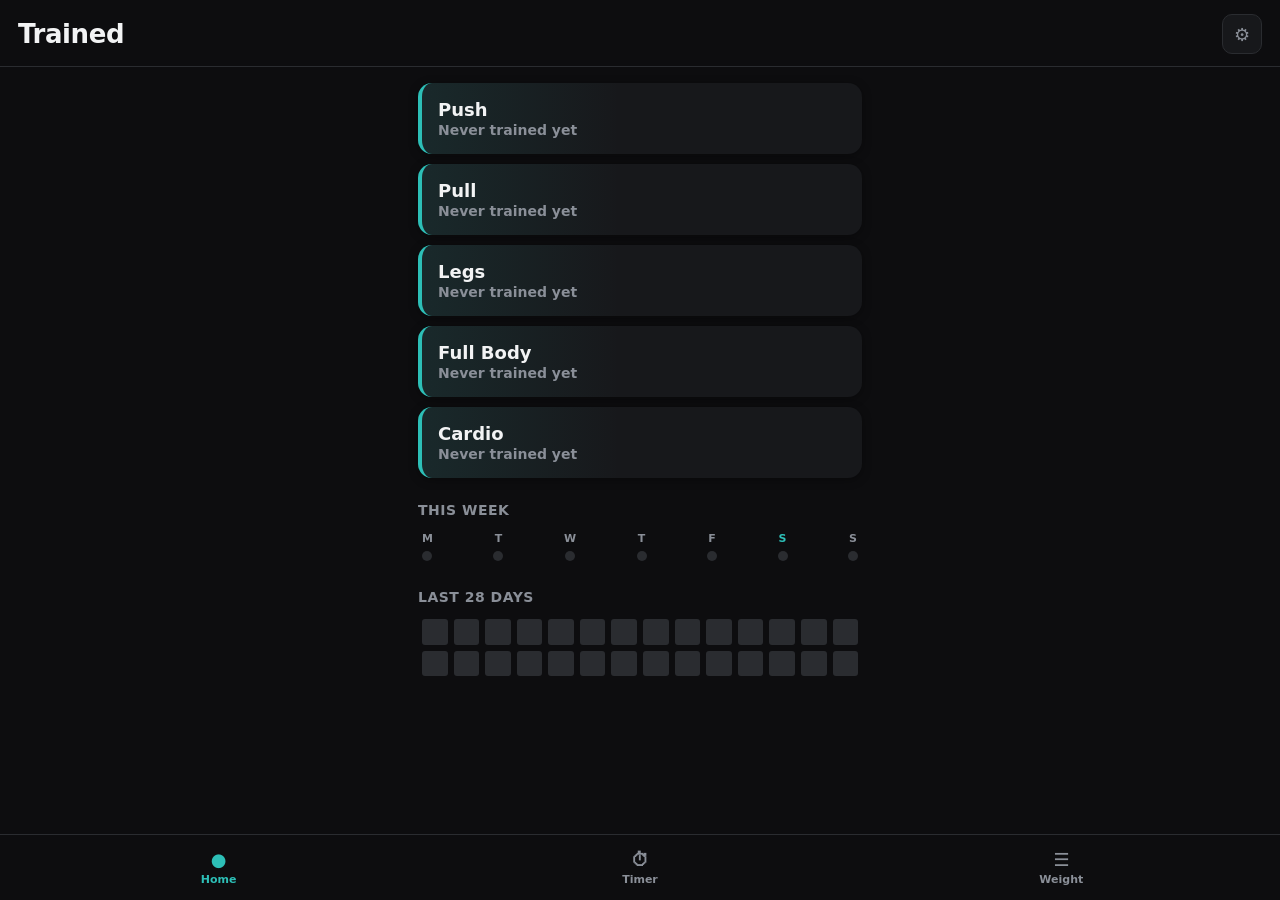
==== index.html @ 2ba9394f "add per-entry delete in the day-detail sheet, fixing no way to correct mis-logged backdated entries " ====
<!doctype html>
<html lang="en">
<head>
<meta charset="utf-8">
<meta name="viewport" content="width=device-width, initial-scale=1, viewport-fit=cover, user-scalable=no">
<title>Trained</title>
<meta name="apple-mobile-web-app-capable" content="yes">
<meta name="mobile-web-app-capable" content="yes">
<meta name="apple-mobile-web-app-status-bar-style" content="black-translucent">
<meta name="apple-mobile-web-app-title" content="Trained">
<meta name="theme-color" content="#0d0d0f">
<link rel="manifest" href="manifest.webmanifest">
<link rel="apple-touch-icon" href="icon-180.png">
<link rel="icon" href="icon-180.png">
<style>
:root{
  --bg:#0d0d0f; --card:#17181b; --border:#2a2c30;
  --text:#f2f3f4; --muted:#8a8f98;
  --accent:#2dbfb7; --accent-ink:#06201e;
  --danger:#c0464b;
  --shadow:0 2px 10px rgba(0,0,0,.35);
}
*{box-sizing:border-box; -webkit-tap-highlight-color:transparent}
html,body{margin:0; padding:0}
body{
  font-family:-apple-system,"SF Pro Text","Segoe UI",system-ui,sans-serif;
  background:var(--bg); color:var(--text);
  min-height:100vh; min-height:100dvh;
  padding-bottom:calc(84px + env(safe-area-inset-bottom));
  -webkit-font-smoothing:antialiased;
}
button{font-family:inherit; border:none; cursor:pointer; color:inherit; background:none}
input{font-family:inherit; font-size:16px; color:var(--text); background:var(--card); border:1px solid var(--border); border-radius:10px; padding:10px 12px}
input::placeholder{color:var(--muted)}
h1,h2,h3{margin:0}

header{
  position:sticky; top:0; z-index:20; background:var(--bg);
  padding:calc(14px + env(safe-area-inset-top)) 18px 12px;
  border-bottom:1px solid var(--border);
  display:flex; align-items:center; justify-content:space-between;
}
header h1{font-size:26px; font-weight:800; letter-spacing:-.4px}
.iconbtn{
  width:40px; height:40px; border-radius:10px; background:var(--card);
  border:1px solid var(--border); font-size:18px; display:flex;
  align-items:center; justify-content:center; color:var(--muted);
}

main{max-width:480px; margin:0 auto}
.view{display:none; padding:16px 18px 24px}
body[data-tab="home"] #view-home{display:block}
body[data-tab="timer"] #view-timer{display:block}
body[data-tab="weight"] #view-weight{display:block}

h2{font-size:14px; font-weight:800; color:var(--muted); text-transform:uppercase; letter-spacing:.5px; margin:24px 0 10px}
h2:first-child{margin-top:0}

/* home cards */
.card{
  border-left:4px solid transparent; border-radius:14px;
  padding:16px 16px; margin-bottom:10px; min-height:64px;
  display:flex; align-items:center; justify-content:space-between; gap:10px;
  box-shadow:var(--shadow);
}
.cardmain{flex:1; min-width:0}
.cardname{font-size:18px; font-weight:800}
.cardsince{font-size:14px; color:var(--muted); font-weight:600; margin-top:2px}
.carddel{font-size:12px; font-weight:700; color:var(--danger); padding:8px 4px; white-space:nowrap}

/* week strip */
.weekstrip{display:flex; justify-content:space-between; padding:4px 4px}
.daycell{display:flex; flex-direction:column; align-items:center; gap:6px}
.daylabel{font-size:11px; font-weight:700; color:var(--muted)}
.daydot{width:10px; height:10px; border-radius:50%; background:var(--border)}
.daydot.on{background:var(--accent)}
.daycell.istoday .daylabel{color:var(--accent)}

/* 28-day grid */
.grid28{display:grid; grid-template-columns:repeat(14, 1fr); gap:6px; padding:4px}
.gdot{width:100%; aspect-ratio:1; border-radius:3px; background:var(--border); display:block}
.gdot.on{background:var(--accent)}

.fineprint{font-size:12px; color:var(--muted); margin:8px 0 0}

/* timer */
.timerwrap{display:flex; flex-direction:column; align-items:center; gap:18px; padding-top:8px}
.timerdisplay{
  font-size:76px; font-weight:800; font-variant-numeric:tabular-nums;
  letter-spacing:-1px; font-feature-settings:"tnum";
}
.presets{display:flex; gap:10px}
.presetbtn{
  background:var(--card); border:1px solid var(--border); border-radius:12px;
  padding:12px 18px; font-weight:800; font-size:15px; color:var(--text);
}
.presetbtn.on{border-color:var(--accent); color:var(--accent)}
.customrow{display:flex; gap:8px; width:100%}
.customrow input{flex:1}
.customrow button{
  background:var(--card); border:1px solid var(--border); border-radius:10px;
  padding:0 16px; font-weight:800; color:var(--text);
}
.timerctrls{display:flex; gap:10px; width:100%}
.bigbtn{
  flex:1; padding:16px 0; border-radius:14px; font-weight:800; font-size:16px;
  background:var(--card); border:1px solid var(--border); color:var(--text);
}
.bigbtn.accent{background:var(--accent); color:var(--accent-ink); border-color:var(--accent)}

/* weight */
.weightlog{display:flex; gap:10px}
.weightlog input{flex:1; font-size:20px; font-weight:800}
.weightlog button{
  background:var(--accent); color:var(--accent-ink); border-radius:10px;
  padding:0 20px; font-weight:800; font-size:15px;
}
.weightdelta{font-size:13px; font-weight:700; color:var(--muted); margin-top:10px; min-height:16px}
#weightChart{margin-top:10px}
.wrow{
  display:flex; align-items:center; gap:10px; padding:10px 0;
  border-bottom:1px solid var(--border);
}
.wdate{font-size:13px; color:var(--muted); font-weight:700; flex:1}
.wkg{font-size:15px; font-weight:800}
.wdel{font-size:12px; font-weight:700; color:var(--danger)}

/* bottom nav */
#bottomnav{
  position:fixed; left:0; right:0; bottom:0; z-index:20;
  background:var(--bg); border-top:1px solid var(--border);
  display:flex; padding:8px 8px calc(8px + env(safe-area-inset-bottom));
}
.navbtn{
  flex:1; display:flex; flex-direction:column; align-items:center; gap:3px;
  padding:6px 0; color:var(--muted); font-size:11px; font-weight:700;
}
.navbtn .navicon{font-size:18px}
.navbtn.active{color:var(--accent)}

/* overlays / sheet / modal */
.overlay{
  position:fixed; inset:0; background:rgba(0,0,0,.55); z-index:30;
  opacity:0; pointer-events:none; transition:opacity .15s;
}
.overlay.show{opacity:1; pointer-events:auto}
.sheet{
  position:fixed; left:0; right:0; bottom:0; z-index:31;
  background:var(--card); border-top:1px solid var(--border);
  border-radius:20px 20px 0 0; padding:20px 20px calc(20px + env(safe-area-inset-bottom));
  transform:translateY(100%); transition:transform .18s ease-out;
  max-width:480px; margin:0 auto;
}
.sheet.show{transform:translateY(0)}
.sheet h3{font-size:19px; font-weight:800; margin-bottom:14px}
.sheet .seg{display:flex; gap:8px; margin-bottom:12px}
.sheet .seg button{
  flex:1; padding:12px 2px; border-radius:10px; font-weight:700; font-size:13px;
  background:var(--bg); border:1px solid var(--border); color:var(--muted);
}
.sheet .seg button.on{border-color:var(--accent); color:var(--accent)}
.sheet input{width:100%; margin-bottom:14px}
.sheetactions{display:flex; gap:10px}
.sheetactions button{flex:1; padding:14px 0; border-radius:12px; font-weight:800}
#cancelLogBtn{background:var(--bg); border:1px solid var(--border); color:var(--text)}
#confirmLogBtn{background:var(--accent); color:var(--accent-ink)}
#closeDayDetailBtn{background:var(--bg); border:1px solid var(--border); color:var(--text)}

.daydetaillist{margin-bottom:14px}
.daydetailrow{
  display:flex; align-items:center; justify-content:space-between; gap:10px;
  padding:12px 0; border-bottom:1px solid var(--border);
  font-size:15px; font-weight:700;
}
.daydetailrow:last-child{border-bottom:none}
.daydetailmain{flex:1; min-width:0}
.daydetailnote{color:var(--muted); font-weight:600; margin-left:6px}
.daydetaildel{font-size:12px; font-weight:700; color:var(--danger); padding:8px 4px; white-space:nowrap}

.modal{
  position:fixed; left:16px; right:16px; top:8%; max-height:84vh; overflow-y:auto;
  z-index:31; background:var(--card); border:1px solid var(--border);
  border-radius:18px; padding:20px; max-width:448px; margin:0 auto;
  transform:scale(.96); opacity:0; pointer-events:none; transition:.15s;
}
.modal.show{transform:scale(1); opacity:1; pointer-events:auto}
.modalhead{display:flex; align-items:center; justify-content:space-between; margin-bottom:14px}
.modalhead h3{font-size:19px; font-weight:800}
#closeSettingsBtn{font-weight:800; color:var(--accent); font-size:15px}
.catrow{display:flex; gap:8px; align-items:center; margin-bottom:8px}
.catname{flex:1}
.catdel{color:var(--danger); font-weight:800; font-size:15px; padding:8px}
.addcatrow{display:flex; gap:8px; margin-top:6px}
.addcatrow input{flex:1}
.addcatrow button{background:var(--card); border:1px solid var(--border); border-radius:10px; padding:0 16px; font-weight:800}
.ghostbtn{
  width:100%; margin-top:16px; padding:14px 0; border-radius:12px; font-weight:800;
  background:var(--bg); border:1px solid var(--border); color:var(--text);
}

/* toast */
.toast{
  position:fixed; left:50%; bottom:calc(96px + env(safe-area-inset-bottom));
  transform:translateX(-50%) translateY(20px); z-index:40;
  background:var(--card); border:1px solid var(--border); box-shadow:var(--shadow);
  padding:12px 16px; border-radius:12px; font-weight:700; font-size:14px;
  display:flex; align-items:center; gap:12px; opacity:0; pointer-events:none;
  transition:opacity .15s, transform .15s; white-space:nowrap;
}
.toast.show{opacity:1; transform:translateX(-50%) translateY(0); pointer-events:auto}
.toast button{color:var(--accent); font-weight:800}

/* flash */
#flashOverlay{
  position:fixed; inset:0; background:var(--accent); opacity:0; z-index:50;
  pointer-events:none;
}
#flashOverlay.flash{animation:flashpulse .9s ease-out}
@keyframes flashpulse{
  0%{opacity:0} 10%{opacity:.85} 25%{opacity:0} 40%{opacity:.7} 55%{opacity:0}
  70%{opacity:.5} 85%{opacity:0} 100%{opacity:0}
}
</style>
</head>
<body data-tab="home">

<header>
  <h1>Trained</h1>
  <button id="settingsBtn" class="iconbtn" aria-label="Settings">&#9881;</button>
</header>

<main>
  <section id="view-home" class="view">
    <div id="cards"></div>
    <h2>This week</h2>
    <div id="weekstrip" class="weekstrip"></div>
    <h2>Last 28 days</h2>
    <div id="grid28" class="grid28"></div>
  </section>

  <section id="view-timer" class="view">
    <div class="timerwrap">
      <div id="timerDisplay" class="timerdisplay">01:00</div>
      <div class="presets" id="presetRow">
        <button class="presetbtn" data-secs="60">60s</button>
        <button class="presetbtn" data-secs="90">90s</button>
        <button class="presetbtn" data-secs="120">120s</button>
      </div>
      <div class="customrow">
        <input type="number" id="customSecs" placeholder="Custom seconds" min="1" max="5999" inputmode="numeric">
        <button id="setCustomBtn">Set</button>
      </div>
      <div class="timerctrls">
        <button id="timerStart" class="bigbtn accent">Start</button>
        <button id="timerPause" class="bigbtn">Pause</button>
        <button id="timerReset" class="bigbtn">Reset</button>
      </div>
      <p class="fineprint">Keep the screen on &mdash; iOS can't sound the alarm when locked.</p>
    </div>
  </section>

  <section id="view-weight" class="view">
    <div class="weightlog">
      <input type="number" id="weightInput" step="0.1" inputmode="decimal" placeholder="kg">
      <button id="logWeightBtn">Log</button>
    </div>
    <div id="weightDelta" class="weightdelta"></div>
    <div id="weightChart"></div>
    <div id="weightList"></div>
  </section>
</main>

<nav id="bottomnav">
  <button class="navbtn active" data-tab="home"><span class="navicon">&#9679;</span><span>Home</span></button>
  <button class="navbtn" data-tab="timer"><span class="navicon">&#9201;</span><span>Timer</span></button>
  <button class="navbtn" data-tab="weight"><span class="navicon">&#9776;</span><span>Weight</span></button>
</nav>

<div id="sheetOverlay" class="overlay"></div>
<div id="logSheet" class="sheet">
  <h3 id="sheetTitle">Log</h3>
  <div class="seg" id="whenSeg">
    <button type="button" data-when="today" class="on">Today</button>
    <button type="button" data-when="yesterday">Yesterday</button>
    <button type="button" data-when="2days">2 days ago</button>
  </div>
  <input type="text" id="noteInput" placeholder="Note (optional)" maxlength="60">
  <div class="sheetactions">
    <button id="cancelLogBtn" type="button">Cancel</button>
    <button id="confirmLogBtn" type="button">Log</button>
  </div>
</div>

<div id="dayDetailSheet" class="sheet">
  <h3 id="dayDetailTitle">Day</h3>
  <div id="dayDetailList" class="daydetaillist"></div>
  <div class="sheetactions">
    <button id="closeDayDetailBtn" type="button">Close</button>
  </div>
</div>

<div id="settingsOverlay" class="overlay"></div>
<div id="settingsModal" class="modal">
  <div class="modalhead">
    <h3>Settings</h3>
    <button id="closeSettingsBtn" type="button">Done</button>
  </div>
  <div id="categoryList"></div>
  <div class="addcatrow">
    <input type="text" id="newCatInput" placeholder="New category" maxlength="20">
    <button id="addCatBtn" type="button">Add</button>
  </div>
  <p id="catCapNote" class="fineprint"></p>
  <button id="exportBtn" class="ghostbtn" type="button">Export data</button>
  <p id="exportNote" class="fineprint"></p>
</div>

<div id="toast" class="toast"></div>
<div id="flashOverlay"></div>

<audio id="beepAudio" preload="auto" src="[data-uri]" type="audio/wav"></audio>

<script>
(function(){
'use strict';

var KEY = 'trained.v1';

function defaultState(){
  return {
    schemaVersion: 1,
    categories: [
      { id:'push', name:'Push' },
      { id:'pull', name:'Pull' },
      { id:'legs', name:'Legs' },
      { id:'full', name:'Full Body' },
      { id:'cardio', name:'Cardio' }
    ],
    sessions: [],
    weights: []
  };
}

function backupCorruptState(raw){
  // Unparsable/unexpected data is about to be overwritten by the next save() —
  // stash it so it isn't silently lost forever.
  try { localStorage.setItem(KEY + '.corrupt-backup', raw); } catch(e){ /* best effort */ }
}

function load(){
  var raw;
  try { raw = localStorage.getItem(KEY); } catch(e){ return defaultState(); }
  if (!raw) return defaultState();
  var parsed;
  try { parsed = JSON.parse(raw); } catch(e){ backupCorruptState(raw); return defaultState(); }
  if (!parsed || parsed.schemaVersion !== 1) { backupCorruptState(raw); return defaultState(); }
  parsed.categories = Array.isArray(parsed.categories) ? parsed.categories : [];
  parsed.sessions = Array.isArray(parsed.sessions) ? parsed.sessions : [];
  parsed.weights = Array.isArray(parsed.weights) ? parsed.weights : [];
  return parsed;
}

var state = load();

function save(){
  try { localStorage.setItem(KEY, JSON.stringify(state)); } catch(e){ /* storage full/blocked, nothing more we can do */ }
}

/* ---------- date helpers (local dates, never UTC) ---------- */
function pad(n){ return String(n).padStart(2, '0'); }
function toLocalDate(d){ return d.getFullYear() + '-' + pad(d.getMonth()+1) + '-' + pad(d.getDate()); }
function today(){ return toLocalDate(new Date()); }
function daysAgo(n){ var d = new Date(); d.setDate(d.getDate() - n); return toLocalDate(d); }
function dateDiffDays(fromStr, toStr){
  var f = fromStr.split('-').map(Number), t = toStr.split('-').map(Number);
  var a = new Date(f[0], f[1]-1, f[2]);
  var b = new Date(t[0], t[1]-1, t[2]);
  return Math.round((b - a) / 86400000);
}
function weekdayAbbrev(dateStr){
  var parts = dateStr.split('-').map(Number);
  var dt = new Date(parts[0], parts[1]-1, parts[2]);
  return ['Sun','Mon','Tue','Wed','Thu','Fri','Sat'][dt.getDay()];
}
function genId(){ return 'c' + Date.now().toString(36) + Math.random().toString(36).slice(2,6); }
function escapeHtml(s){
  return String(s).replace(/[&<>"']/g, function(c){
    return { '&':'&amp;', '<':'&lt;', '>':'&gt;', '"':'&quot;', "'":'&#39;' }[c];
  });
}

/* ---------- DOM refs ---------- */
var cardsEl = document.getElementById('cards');
var weekstripEl = document.getElementById('weekstrip');
var grid28El = document.getElementById('grid28');
var sheetOverlayEl = document.getElementById('sheetOverlay');
var logSheetEl = document.getElementById('logSheet');
var sheetTitleEl = document.getElementById('sheetTitle');
var whenSegEl = document.getElementById('whenSeg');
var noteInputEl = document.getElementById('noteInput');
var cancelLogBtn = document.getElementById('cancelLogBtn');
var confirmLogBtn = document.getElementById('confirmLogBtn');
var toastEl = document.getElementById('toast');
var settingsBtn = document.getElementById('settingsBtn');
var settingsOverlayEl = document.getElementById('settingsOverlay');
var settingsModalEl = document.getElementById('settingsModal');
var closeSettingsBtn = document.getElementById('closeSettingsBtn');
var categoryListEl = document.getElementById('categoryList');
var newCatInputEl = document.getElementById('newCatInput');
var addCatBtnEl = document.getElementById('addCatBtn');
var catCapNoteEl = document.getElementById('catCapNote');
var exportBtnEl = document.getElementById('exportBtn');
var exportNoteEl = document.getElementById('exportNote');
var navBtns = Array.prototype.slice.call(document.querySelectorAll('.navbtn'));
var dayDetailSheetEl = document.getElementById('dayDetailSheet');
var dayDetailTitleEl = document.getElementById('dayDetailTitle');
var dayDetailListEl = document.getElementById('dayDetailList');
var closeDayDetailBtn = document.getElementById('closeDayDetailBtn');

var timerDisplayEl = document.getElementById('timerDisplay');
var presetRowEl = document.getElementById('presetRow');
var customSecsEl = document.getElementById('customSecs');
var setCustomBtn = document.getElementById('setCustomBtn');
var timerStartBtn = document.getElementById('timerStart');
var timerPauseBtn = document.getElementById('timerPause');
var timerResetBtn = document.getElementById('timerReset');
var beepAudioEl = document.getElementById('beepAudio');
var flashOverlayEl = document.getElementById('flashOverlay');

var weightInputEl = document.getElementById('weightInput');
var logWeightBtn = document.getElementById('logWeightBtn');
var weightDeltaEl = document.getElementById('weightDelta');
var weightChartEl = document.getElementById('weightChart');
var weightListEl = document.getElementById('weightList');

/* ---------- Home tab ---------- */
function lastSessionDate(categoryId){
  var last = null;
  for (var i=0; i<state.sessions.length; i++){
    var s = state.sessions[i];
    if (s.categoryId === categoryId){
      if (!last || s.date > last) last = s.date;
    }
  }
  return last;
}

function renderHome(){
  var t = today();
  var rows = state.categories.map(function(cat){
    var last = lastSessionDate(cat.id);
    var daysSince = last ? dateDiffDays(last, t) : null;
    var hasToday = state.sessions.some(function(s){ return s.categoryId === cat.id && s.date === t; });
    return { cat: cat, daysSince: daysSince, hasToday: hasToday };
  });
  rows.sort(function(a, b){
    if (a.daysSince === null && b.daysSince === null) return 0;
    if (a.daysSince === null) return -1;
    if (b.daysSince === null) return 1;
    return b.daysSince - a.daysSince;
  });

  if (rows.length === 0){
    cardsEl.innerHTML = '<p class="fineprint">No categories yet &mdash; add one in Settings.</p>';
  } else {
    cardsEl.innerHTML = rows.map(function(r){
      var alpha = r.daysSince === null ? 1 : Math.max(0.08, Math.min(1, r.daysSince/10));
      var label = r.daysSince === null ? 'Never trained yet'
        : r.daysSince === 0 ? 'Today'
        : r.daysSince === 1 ? '1 day ago'
        : (r.daysSince + ' days ago');
      var bg = 'linear-gradient(90deg, rgba(45,191,183,' + (alpha*0.10).toFixed(2) + '), transparent 45%), var(--card)';
      return '<div class="card" data-cat="' + r.cat.id + '" style="border-left-color:rgba(45,191,183,' + alpha.toFixed(2) + ');background:' + bg + '">' +
        '<div class="cardmain">' +
          '<div class="cardname">' + escapeHtml(r.cat.name) + '</div>' +
          '<div class="cardsince">' + label + '</div>' +
        '</div>' +
        (r.hasToday ? '<button class="carddel" data-cat="' + r.cat.id + '" type="button">Remove</button>' : '') +
      '</div>';
    }).join('');
  }
  renderWeekStrip();
  render28Grid();
}

function mondayOf(dateStr){
  var parts = dateStr.split('-').map(Number);
  var dt = new Date(parts[0], parts[1]-1, parts[2]);
  var day = dt.getDay(); // 0 = Sun .. 6 = Sat
  var diff = (day === 0) ? -6 : (1 - day);
  dt.setDate(dt.getDate() + diff);
  return toLocalDate(dt);
}

function renderWeekStrip(){
  var t = today();
  var mon = mondayOf(t);
  var parts = mon.split('-').map(Number);
  var labels = ['M','T','W','T','F','S','S'];
  var html = '';
  for (var i=0; i<7; i++){
    var dt = new Date(parts[0], parts[1]-1, parts[2]+i);
    var ds = toLocalDate(dt);
    var trained = state.sessions.some(function(s){ return s.date === ds; });
    var isToday = ds === t;
    html += '<div class="daycell' + (isToday ? ' istoday' : '') + '" data-date="' + ds + '">' +
      '<span class="daylabel">' + labels[i] + '</span>' +
      '<span class="daydot' + (trained ? ' on' : '') + '"></span>' +
    '</div>';
  }
  weekstripEl.innerHTML = html;
}

function render28Grid(){
  var t = today();
  var parts = t.split('-').map(Number);
  var html = '';
  for (var i=27; i>=0; i--){
    var dt = new Date(parts[0], parts[1]-1, parts[2]-i);
    var ds = toLocalDate(dt);
    var trained = state.sessions.some(function(s){ return s.date === ds; });
    html += '<span class="gdot' + (trained ? ' on' : '') + '" data-date="' + ds + '" title="' + ds + '"></span>';
  }
  grid28El.innerHTML = html;
}

function formatDateNice(dateStr){
  if (dateStr === today()) return 'Today';
  if (dateStr === daysAgo(1)) return 'Yesterday';
  var parts = dateStr.split('-').map(Number);
  var dt = new Date(parts[0], parts[1]-1, parts[2]);
  var months = ['Jan','Feb','Mar','Apr','May','Jun','Jul','Aug','Sep','Oct','Nov','Dec'];
  return weekdayAbbrev(dateStr) + ' ' + dt.getDate() + ' ' + months[dt.getMonth()];
}

var dayDetailDate = null;

function renderDayDetailList(dateStr){
  var sessionsThatDay = state.sessions.filter(function(s){ return s.date === dateStr; });
  dayDetailListEl.innerHTML = sessionsThatDay.length === 0
    ? '<p class="fineprint">Nothing logged.</p>'
    : sessionsThatDay.map(function(s){
        var cat = state.categories.find(function(c){ return c.id === s.categoryId; });
        var name = escapeHtml(cat ? cat.name : 'Deleted category');
        var note = s.note ? '<span class="daydetailnote">' + escapeHtml(s.note) + '</span>' : '';
        var idx = state.sessions.indexOf(s);
        return '<div class="daydetailrow">' +
          '<span class="daydetailmain">' + name + note + '</span>' +
          '<button class="daydetaildel" data-idx="' + idx + '" type="button">Remove</button>' +
        '</div>';
      }).join('');
}

function openDayDetail(dateStr){
  if (!dateStr) return;
  dayDetailDate = dateStr;
  dayDetailTitleEl.textContent = formatDateNice(dateStr);
  renderDayDetailList(dateStr);
  sheetOverlayEl.classList.add('show');
  dayDetailSheetEl.classList.add('show');
}
function closeDayDetail(){
  sheetOverlayEl.classList.remove('show');
  dayDetailSheetEl.classList.remove('show');
  dayDetailDate = null;
}
weekstripEl.addEventListener('click', function(e){
  var cell = e.target.closest('.daycell');
  if (cell) openDayDetail(cell.getAttribute('data-date'));
});
grid28El.addEventListener('click', function(e){
  var dot = e.target.closest('.gdot');
  if (dot) openDayDetail(dot.getAttribute('data-date'));
});
closeDayDetailBtn.addEventListener('click', closeDayDetail);
dayDetailListEl.addEventListener('click', function(e){
  var btn = e.target.closest('.daydetaildel');
  if (!btn) return;
  var idx = parseInt(btn.getAttribute('data-idx'), 10);
  if (idx > -1 && idx < state.sessions.length){
    state.sessions.splice(idx, 1);
    save();
    renderHome();
    if (dayDetailDate) renderDayDetailList(dayDetailDate);
  }
});

function removeTodayEntry(categoryId){
  var t = today();
  var idx = -1;
  for (var i=state.sessions.length-1; i>=0; i--){
    if (state.sessions[i].categoryId === categoryId && state.sessions[i].date === t){ idx = i; break; }
  }
  if (idx > -1){
    state.sessions.splice(idx, 1);
    save();
    renderHome();
  }
}

cardsEl.addEventListener('click', function(e){
  var delBtn = e.target.closest('.carddel');
  if (delBtn){
    e.stopPropagation();
    removeTodayEntry(delBtn.getAttribute('data-cat'));
    return;
  }
  var card = e.target.closest('.card');
  if (card) openLogSheet(card.getAttribute('data-cat'));
});

/* ---------- log sheet ---------- */
var pendingCatId = null;
var lastLoggedEntry = null;
var toastTimeout = null;

function openLogSheet(catId){
  pendingCatId = catId;
  var cat = state.categories.find(function(c){ return c.id === catId; });
  if (!cat) return;
  sheetTitleEl.textContent = 'Log ' + cat.name;
  // Relabel with actual weekday names (not "yesterday"/"2 days ago") — easier
  // to match against memory ("I trained legs Wednesday") than counting back.
  whenSegEl.querySelector('[data-when="yesterday"]').textContent = weekdayAbbrev(daysAgo(1));
  whenSegEl.querySelector('[data-when="2days"]').textContent = weekdayAbbrev(daysAgo(2));
  Array.prototype.forEach.call(whenSegEl.querySelectorAll('button'), function(b){
    b.classList.toggle('on', b.getAttribute('data-when') === 'today');
  });
  noteInputEl.value = '';
  sheetOverlayEl.classList.add('show');
  logSheetEl.classList.add('show');
}
function closeLogSheet(){
  sheetOverlayEl.classList.remove('show');
  logSheetEl.classList.remove('show');
  pendingCatId = null;
}
whenSegEl.addEventListener('click', function(e){
  var btn = e.target.closest('button');
  if (!btn) return;
  Array.prototype.forEach.call(whenSegEl.querySelectorAll('button'), function(b){ b.classList.remove('on'); });
  btn.classList.add('on');
});
cancelLogBtn.addEventListener('click', closeLogSheet);
sheetOverlayEl.addEventListener('click', function(){
  if (logSheetEl.classList.contains('show')) closeLogSheet();
  if (settingsModalEl.classList.contains('show')) closeSettings();
  if (dayDetailSheetEl.classList.contains('show')) closeDayDetail();
});
settingsOverlayEl.addEventListener('click', closeSettings);

confirmLogBtn.addEventListener('click', function(){
  if (!pendingCatId) return;
  var when = whenSegEl.querySelector('.on').getAttribute('data-when');
  var date = when === 'today' ? today() : when === 'yesterday' ? daysAgo(1) : daysAgo(2);
  var note = noteInputEl.value.trim();
  var entry = { date: date, categoryId: pendingCatId };
  if (note) entry.note = note;
  state.sessions.push(entry);
  save();
  lastLoggedEntry = entry;
  closeLogSheet();
  renderHome();
  showToast();
});

function showToast(){
  toastEl.innerHTML = 'Logged &#10003; <button type="button" id="undoBtn">Undo</button>';
  toastEl.classList.add('show');
  document.getElementById('undoBtn').addEventListener('click', undoLog);
  clearTimeout(toastTimeout);
  toastTimeout = setTimeout(hideToast, 5000);
}
function hideToast(){
  toastEl.classList.remove('show');
  toastEl.innerHTML = '';
}
function undoLog(){
  if (!lastLoggedEntry) return;
  var idx = state.sessions.indexOf(lastLoggedEntry);
  if (idx > -1){
    state.sessions.splice(idx, 1);
    save();
    renderHome();
  }
  lastLoggedEntry = null;
  hideToast();
}

/* ---------- settings ---------- */
function openSettings(){
  renderSettingsCategories();
  exportNoteEl.textContent = '';
  settingsOverlayEl.classList.add('show');
  settingsModalEl.classList.add('show');
}
function closeSettings(){
  settingsOverlayEl.classList.remove('show');
  settingsModalEl.classList.remove('show');
}
settingsBtn.addEventListener('click', openSettings);
closeSettingsBtn.addEventListener('click', closeSettings);

function renderSettingsCategories(){
  categoryListEl.innerHTML = state.categories.map(function(c){
    return '<div class="catrow" data-id="' + c.id + '">' +
      '<input type="text" class="catname" value="' + escapeHtml(c.name) + '" data-id="' + c.id + '" maxlength="20">' +
      '<button class="catdel" data-id="' + c.id + '" type="button">&#10005;</button>' +
    '</div>';
  }).join('');
  var atCap = state.categories.length >= 8;
  catCapNoteEl.textContent = atCap ? 'Max 8 categories reached.' : '';
  newCatInputEl.disabled = atCap;
  addCatBtnEl.disabled = atCap;
}

categoryListEl.addEventListener('change', function(e){
  var input = e.target.closest('.catname');
  if (!input) return;
  var id = input.getAttribute('data-id');
  var cat = state.categories.find(function(c){ return c.id === id; });
  if (!cat) return;
  var name = input.value.trim();
  if (!name) { input.value = cat.name; return; }
  cat.name = name.slice(0, 20);
  save();
  renderHome();
});
categoryListEl.addEventListener('click', function(e){
  var btn = e.target.closest('.catdel');
  if (!btn) return;
  var id = btn.getAttribute('data-id');
  var cat = state.categories.find(function(c){ return c.id === id; });
  if (!cat) return;
  var ok = window.confirm('Delete ' + cat.name + '? Past sessions stay in your history.');
  if (!ok) return;
  state.categories = state.categories.filter(function(c){ return c.id !== id; });
  save();
  renderSettingsCategories();
  renderHome();
});
addCatBtnEl.addEventListener('click', function(){
  if (state.categories.length >= 8) return;
  var name = newCatInputEl.value.trim();
  if (!name) return;
  state.categories.push({ id: genId(), name: name.slice(0, 20) });
  save();
  newCatInputEl.value = '';
  renderSettingsCategories();
  renderHome();
});
exportBtnEl.addEventListener('click', function(){
  var blob = JSON.stringify(state);
  if (navigator.clipboard && navigator.clipboard.writeText){
    navigator.clipboard.writeText(blob).then(function(){
      exportNoteEl.textContent = 'Copied to clipboard.';
      setTimeout(function(){ exportNoteEl.textContent = ''; }, 3000);
    }).catch(function(){
      exportNoteEl.textContent = 'Could not copy automatically.';
    });
  } else {
    exportNoteEl.textContent = 'Clipboard not available on this browser.';
  }
});

/* ---------- tab switching ---------- */
navBtns.forEach(function(btn){
  btn.addEventListener('click', function(){
    document.body.setAttribute('data-tab', btn.getAttribute('data-tab'));
    navBtns.forEach(function(b){ b.classList.toggle('active', b === btn); });
  });
});

/* ---------- timer ---------- */
var timerDurationMs = 60000;
var timerEndAt = null;
var timerRemainingMs = null;
var timerRunning = false;
var timerTickHandle = null;
var wakeLock = null;

function fmtTime(ms){
  var total = Math.max(0, Math.ceil(ms/1000));
  var mm = Math.floor(total/60);
  var ss = total % 60;
  return pad(mm) + ':' + pad(ss);
}

function updateTimerDisplay(){
  var remaining;
  if (timerRunning) remaining = timerEndAt - Date.now();
  else if (timerRemainingMs != null) remaining = timerRemainingMs;
  else remaining = timerDurationMs;
  if (remaining < 0) remaining = 0;
  timerDisplayEl.textContent = fmtTime(remaining);
  return remaining;
}

function highlightPreset(secs){
  Array.prototype.forEach.call(presetRowEl.querySelectorAll('.presetbtn'), function(b){
    b.classList.toggle('on', Number(b.getAttribute('data-secs')) === secs);
  });
}

function selectDuration(secs){
  if (timerRunning) return;
  timerDurationMs = secs * 1000;
  timerRemainingMs = null;
  timerEndAt = null;
  updateTimerDisplay();
  highlightPreset(secs);
}

presetRowEl.addEventListener('click', function(e){
  var btn = e.target.closest('.presetbtn');
  if (!btn) return;
  selectDuration(Number(btn.getAttribute('data-secs')));
});
setCustomBtn.addEventListener('click', function(){
  var v = parseInt(customSecsEl.value, 10);
  if (!v || v < 1) return;
  if (v > 5999) v = 5999;
  selectDuration(v);
});

function tick(){
  var remaining = updateTimerDisplay();
  if (timerRunning && remaining <= 0){
    timerRunning = false;
    timerRemainingMs = null;
    timerEndAt = null;
    stopTick();
    onTimerComplete();
  }
}
function startTick(){ if (!timerTickHandle) timerTickHandle = setInterval(tick, 200); }
function stopTick(){ if (timerTickHandle){ clearInterval(timerTickHandle); timerTickHandle = null; } }

function unlockAudio(){
  try{
    var p = beepAudioEl.play();
    if (p && p.then){
      p.then(function(){ beepAudioEl.pause(); beepAudioEl.currentTime = 0; }).catch(function(){});
    } else {
      beepAudioEl.pause();
      beepAudioEl.currentTime = 0;
    }
  } catch(e){ /* ignore */ }
}
function playBeep(){
  try{
    beepAudioEl.currentTime = 0;
    var p = beepAudioEl.play();
    if (p && p.catch) p.catch(function(){});
  } catch(e){ /* ignore */ }
}
async function acquireWakeLock(){
  try{
    if ('wakeLock' in navigator){
      var lock = await navigator.wakeLock.request('screen');
      // timerRunning may have flipped false (Pause/Reset) while this request
      // was in flight — don't let a late resolve overwrite a deliberate release.
      if (timerRunning) wakeLock = lock; else lock.release();
    }
  } catch(e){ /* not supported / denied, ignore */ }
}
function releaseWakeLock(){
  try{ if (wakeLock){ wakeLock.release(); wakeLock = null; } } catch(e){ /* ignore */ }
}
document.addEventListener('visibilitychange', function(){
  if (document.visibilityState === 'visible'){
    if (timerRunning) acquireWakeLock();
    renderHome();
    renderWeight();
  }
});

function flashScreen(){
  flashOverlayEl.classList.add('flash');
  setTimeout(function(){ flashOverlayEl.classList.remove('flash'); }, 900);
}
function onTimerComplete(){
  releaseWakeLock();
  playBeep();
  flashScreen();
  updateTimerDisplay();
}

timerStartBtn.addEventListener('click', function(){
  if (timerRunning) return;
  unlockAudio();
  var remaining = (timerRemainingMs != null) ? timerRemainingMs : timerDurationMs;
  if (remaining <= 0) remaining = timerDurationMs;
  timerEndAt = Date.now() + remaining;
  timerRemainingMs = null;
  timerRunning = true;
  acquireWakeLock();
  startTick();
});
timerPauseBtn.addEventListener('click', function(){
  if (!timerRunning) return;
  timerRemainingMs = Math.max(0, timerEndAt - Date.now());
  timerRunning = false;
  timerEndAt = null;
  stopTick();
  releaseWakeLock();
  updateTimerDisplay();
});
timerResetBtn.addEventListener('click', function(){
  timerRunning = false;
  timerEndAt = null;
  timerRemainingMs = null;
  stopTick();
  releaseWakeLock();
  updateTimerDisplay();
});

/* ---------- weight ---------- */
function sortedWeights(){
  return state.weights.slice().sort(function(a,b){ return a.date < b.date ? -1 : a.date > b.date ? 1 : 0; });
}

function logWeight(){
  var val = parseFloat(weightInputEl.value);
  if (isNaN(val) || val <= 0) return;
  var rounded = Math.round(val * 10) / 10;
  var t = today();
  var idx = state.weights.findIndex(function(w){ return w.date === t; });
  if (idx > -1) state.weights[idx].kg = rounded;
  else state.weights.push({ date: t, kg: rounded });
  save();
  weightInputEl.value = '';
  renderWeight();
}
logWeightBtn.addEventListener('click', logWeight);

function renderWeight(){
  var list = sortedWeights();
  renderWeightChart(list);
  renderWeightDelta(list);
  renderWeightList(list);
}

function renderWeightDelta(list){
  if (list.length < 2){ weightDeltaEl.textContent = ''; return; }
  var last = list[list.length-1], prev = list[list.length-2];
  var diff = Math.round((last.kg - prev.kg) * 10) / 10;
  var sign = diff > 0 ? '+' : '';
  weightDeltaEl.textContent = sign + diff.toFixed(1) + ' kg vs last entry';
}

function renderWeightChart(list){
  if (list.length === 0){
    weightChartEl.innerHTML = '<p class="fineprint">No entries yet.</p>';
    return;
  }
  var w = 320, h = 140, padX = 20, padY = 16;
  var kgs = list.map(function(x){ return x.kg; });
  var min = Math.min.apply(null, kgs), max = Math.max.apply(null, kgs);
  if (min === max){ min -= 1; max += 1; }
  var pad = (max - min) * 0.15;
  min -= pad; max += pad;
  var innerW = w - 2*padX, innerH = h - 2*padY;
  var n = list.length;
  function x(i){ return n === 1 ? w/2 : padX + (innerW * i / (n-1)); }
  function y(v){ return padY + innerH * (1 - (v - min) / (max - min)); }
  var pts = list.map(function(it, i){ return x(i).toFixed(1) + ',' + y(it.kg).toFixed(1); }).join(' ');
  var dots = list.map(function(it, i){
    return '<circle cx="' + x(i).toFixed(1) + '" cy="' + y(it.kg).toFixed(1) + '" r="3" fill="#2dbfb7"/>';
  }).join('');
  var labelIdxs = n <= 1 ? [0] : n === 2 ? [0,1] : [0, Math.floor((n-1)/2), n-1];
  var seen = {};
  var labels = labelIdxs.filter(function(i){ if (seen[i]) return false; seen[i]=true; return true; }).map(function(i){
    var d = list[i].date.slice(5);
    return '<text x="' + x(i).toFixed(1) + '" y="' + (h-2) + '" font-size="9" fill="#8a8f98" text-anchor="middle">' + d + '</text>';
  }).join('');
  weightChartEl.innerHTML =
    '<svg viewBox="0 0 ' + w + ' ' + h + '" width="100%" height="' + h + '" preserveAspectRatio="xMidYMid meet">' +
      '<polyline points="' + pts + '" fill="none" stroke="#2dbfb7" stroke-width="2"/>' +
      dots + labels +
    '</svg>';
}

function renderWeightList(list){
  var rev = list.slice().reverse();
  if (rev.length === 0){ weightListEl.innerHTML = ''; return; }
  weightListEl.innerHTML = rev.map(function(it){
    return '<div class="wrow" data-date="' + it.date + '">' +
      '<span class="wdate">' + it.date + '</span>' +
      '<span class="wkg">' + it.kg.toFixed(1) + ' kg</span>' +
      '<button class="wdel" data-date="' + it.date + '" type="button">Delete</button>' +
    '</div>';
  }).join('');
}
weightListEl.addEventListener('click', function(e){
  var btn = e.target.closest('.wdel');
  if (!btn) return;
  var date = btn.getAttribute('data-date');
  state.weights = state.weights.filter(function(w){ return w.date !== date; });
  save();
  renderWeight();
});

/* ---------- init ---------- */
renderHome();
renderWeight();
updateTimerDisplay();
highlightPreset(60);

if ('serviceWorker' in navigator){
  navigator.serviceWorker.register('sw.js').catch(function(){});
}

})();
</script>
</body>
</html>
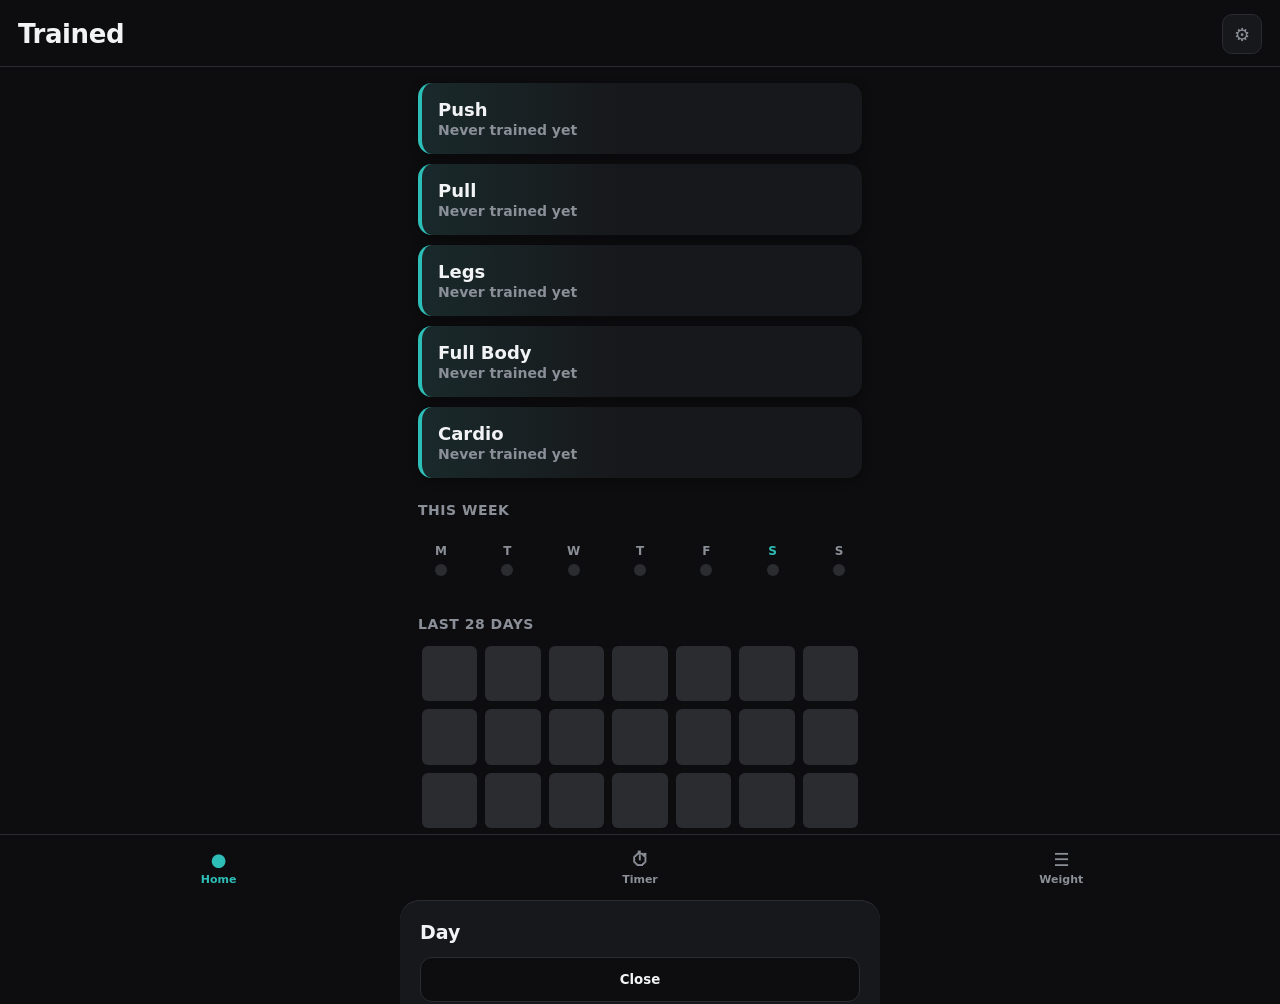
==== commit e21c656c: "make week-strip and 28-day grid tap targets visibly bigger, 28-day grid now 7 cols x 4 rows (index.h" ====
--- a/index.html
+++ b/index.html
@@ -70,15 +70,17 @@
 
 /* week strip */
 .weekstrip{display:flex; justify-content:space-between; padding:4px 4px}
-.daycell{display:flex; flex-direction:column; align-items:center; gap:6px}
-.daylabel{font-size:11px; font-weight:700; color:var(--muted)}
-.daydot{width:10px; height:10px; border-radius:50%; background:var(--border)}
+.daycell{display:flex; flex-direction:column; align-items:center; justify-content:center; gap:6px; padding:12px 4px; min-width:38px; min-height:44px; box-sizing:border-box; border-radius:10px}
+.daycell:active{background:var(--border)}
+.daylabel{font-size:12px; font-weight:700; color:var(--muted)}
+.daydot{width:12px; height:12px; border-radius:50%; background:var(--border)}
 .daydot.on{background:var(--accent)}
 .daycell.istoday .daylabel{color:var(--accent)}
 
 /* 28-day grid */
-.grid28{display:grid; grid-template-columns:repeat(14, 1fr); gap:6px; padding:4px}
-.gdot{width:100%; aspect-ratio:1; border-radius:3px; background:var(--border); display:block}
+.grid28{display:grid; grid-template-columns:repeat(7, 1fr); gap:8px; padding:4px}
+.gdot{width:100%; aspect-ratio:1; border-radius:6px; background:var(--border); display:block; min-height:32px}
+.gdot:active{opacity:0.7}
 .gdot.on{background:var(--accent)}
 
 .fineprint{font-size:12px; color:var(--muted); margin:8px 0 0}
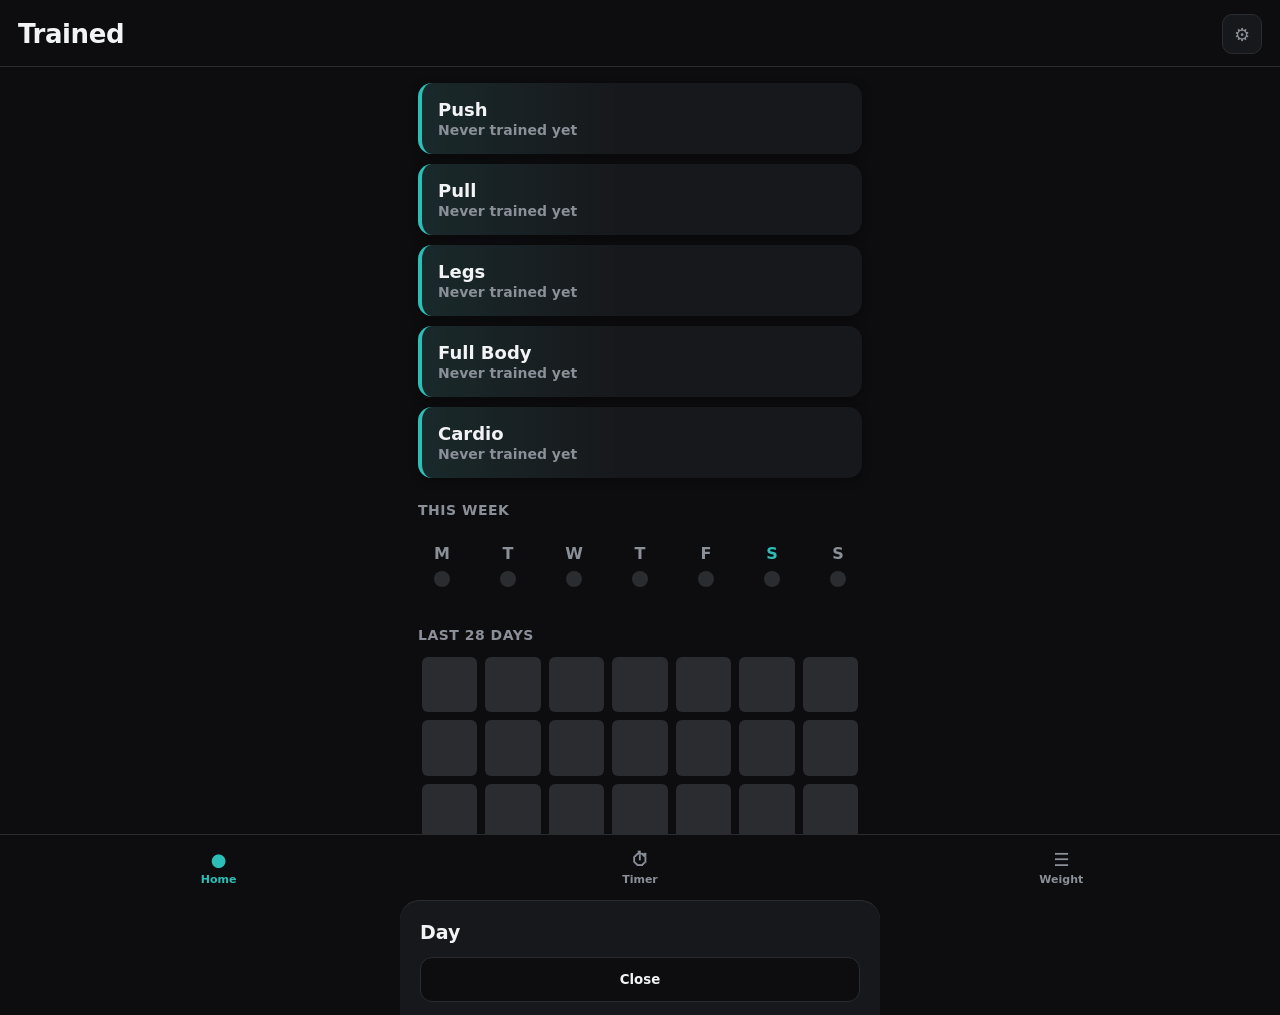
==== commit 058804e2: "make week-strip labels and dots visually bigger (16px each) (index.html)" ====
--- a/index.html
+++ b/index.html
@@ -70,10 +70,10 @@
 
 /* week strip */
 .weekstrip{display:flex; justify-content:space-between; padding:4px 4px}
-.daycell{display:flex; flex-direction:column; align-items:center; justify-content:center; gap:6px; padding:12px 4px; min-width:38px; min-height:44px; box-sizing:border-box; border-radius:10px}
+.daycell{display:flex; flex-direction:column; align-items:center; justify-content:center; gap:8px; padding:12px 4px; min-width:40px; min-height:52px; box-sizing:border-box; border-radius:10px}
 .daycell:active{background:var(--border)}
-.daylabel{font-size:12px; font-weight:700; color:var(--muted)}
-.daydot{width:12px; height:12px; border-radius:50%; background:var(--border)}
+.daylabel{font-size:16px; font-weight:800; color:var(--muted)}
+.daydot{width:16px; height:16px; border-radius:50%; background:var(--border)}
 .daydot.on{background:var(--accent)}
 .daycell.istoday .daylabel{color:var(--accent)}
 
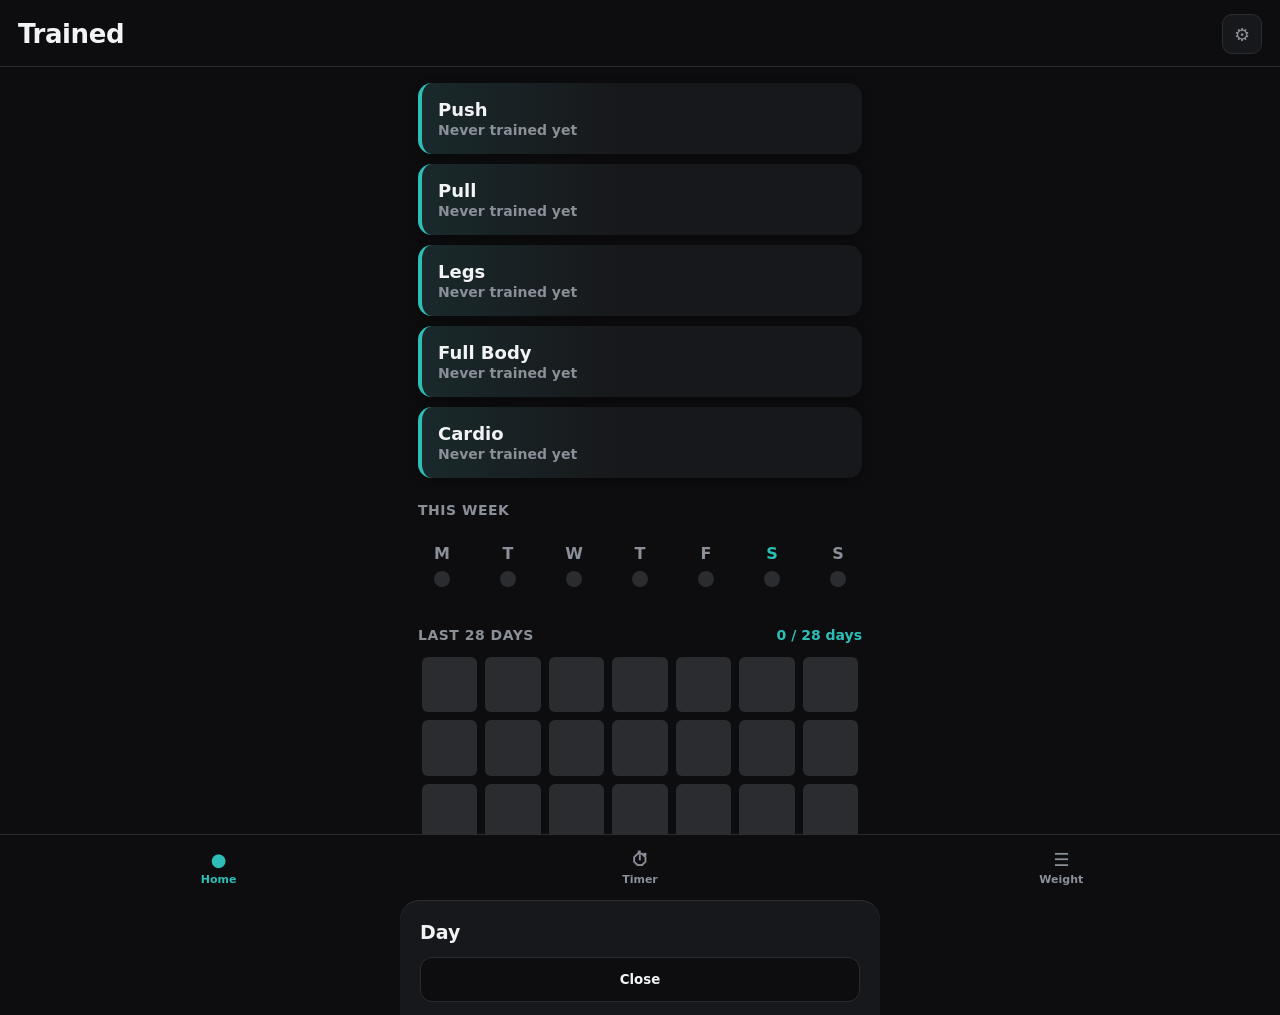
==== commit ec1c4411: "Custom-day picker + 28-day trained counter (index.html)" ====
--- a/index.html
+++ b/index.html
@@ -83,6 +83,9 @@
 .gdot:active{opacity:0.7}
 .gdot.on{background:var(--accent)}
 
+.h2row{display:flex; align-items:baseline; justify-content:space-between}
+.count28{font-size:14px; font-weight:800; color:var(--accent); letter-spacing:0; text-transform:none}
+
 .fineprint{font-size:12px; color:var(--muted); margin:8px 0 0}
 
 /* timer */
@@ -236,7 +239,7 @@
     <div id="cards"></div>
     <h2>This week</h2>
     <div id="weekstrip" class="weekstrip"></div>
-    <h2>Last 28 days</h2>
+    <h2 class="h2row">Last 28 days <span id="count28" class="count28"></span></h2>
     <div id="grid28" class="grid28"></div>
   </section>
 
@@ -285,7 +288,9 @@
     <button type="button" data-when="today" class="on">Today</button>
     <button type="button" data-when="yesterday">Yesterday</button>
     <button type="button" data-when="2days">2 days ago</button>
+    <button type="button" data-when="custom">Pick day</button>
   </div>
+  <input type="date" id="customDateInput" style="display:none">
   <input type="text" id="noteInput" placeholder="Note (optional)" maxlength="60">
   <div class="sheetactions">
     <button id="cancelLogBtn" type="button">Cancel</button>
@@ -395,11 +400,13 @@
 var cardsEl = document.getElementById('cards');
 var weekstripEl = document.getElementById('weekstrip');
 var grid28El = document.getElementById('grid28');
+var count28El = document.getElementById('count28');
 var sheetOverlayEl = document.getElementById('sheetOverlay');
 var logSheetEl = document.getElementById('logSheet');
 var sheetTitleEl = document.getElementById('sheetTitle');
 var whenSegEl = document.getElementById('whenSeg');
 var noteInputEl = document.getElementById('noteInput');
+var customDateInputEl = document.getElementById('customDateInput');
 var cancelLogBtn = document.getElementById('cancelLogBtn');
 var confirmLogBtn = document.getElementById('confirmLogBtn');
 var toastEl = document.getElementById('toast');
@@ -517,13 +524,16 @@
   var t = today();
   var parts = t.split('-').map(Number);
   var html = '';
+  var trainedCount = 0;
   for (var i=27; i>=0; i--){
     var dt = new Date(parts[0], parts[1]-1, parts[2]-i);
     var ds = toLocalDate(dt);
     var trained = state.sessions.some(function(s){ return s.date === ds; });
+    if (trained) trainedCount++;
     html += '<span class="gdot' + (trained ? ' on' : '') + '" data-date="' + ds + '" title="' + ds + '"></span>';
   }
   grid28El.innerHTML = html;
+  count28El.textContent = trainedCount + ' / 28 days';
 }
 
 function formatDateNice(dateStr){
@@ -628,6 +638,10 @@
   Array.prototype.forEach.call(whenSegEl.querySelectorAll('button'), function(b){
     b.classList.toggle('on', b.getAttribute('data-when') === 'today');
   });
+  // Custom-day picker starts hidden; today is the newest allowed date.
+  customDateInputEl.value = today();
+  customDateInputEl.max = today();
+  customDateInputEl.style.display = 'none';
   noteInputEl.value = '';
   sheetOverlayEl.classList.add('show');
   logSheetEl.classList.add('show');
@@ -642,6 +656,11 @@
   if (!btn) return;
   Array.prototype.forEach.call(whenSegEl.querySelectorAll('button'), function(b){ b.classList.remove('on'); });
   btn.classList.add('on');
+  var isCustom = btn.getAttribute('data-when') === 'custom';
+  customDateInputEl.style.display = isCustom ? 'block' : 'none';
+  if (isCustom && customDateInputEl.showPicker){
+    try { customDateInputEl.showPicker(); } catch(e){ /* not supported / not user-gesture */ }
+  }
 });
 cancelLogBtn.addEventListener('click', closeLogSheet);
 sheetOverlayEl.addEventListener('click', function(){
@@ -654,7 +673,18 @@
 confirmLogBtn.addEventListener('click', function(){
   if (!pendingCatId) return;
   var when = whenSegEl.querySelector('.on').getAttribute('data-when');
-  var date = when === 'today' ? today() : when === 'yesterday' ? daysAgo(1) : daysAgo(2);
+  var date;
+  if (when === 'today') date = today();
+  else if (when === 'yesterday') date = daysAgo(1);
+  else if (when === '2days') date = daysAgo(2);
+  else {
+    // custom: only accept a valid YYYY-MM-DD that isn't in the future
+    date = customDateInputEl.value;
+    if (!/^\d{4}-\d{2}-\d{2}$/.test(date) || date > today()){
+      customDateInputEl.focus();
+      return;
+    }
+  }
   var note = noteInputEl.value.trim();
   var entry = { date: date, categoryId: pendingCatId };
   if (note) entry.note = note;
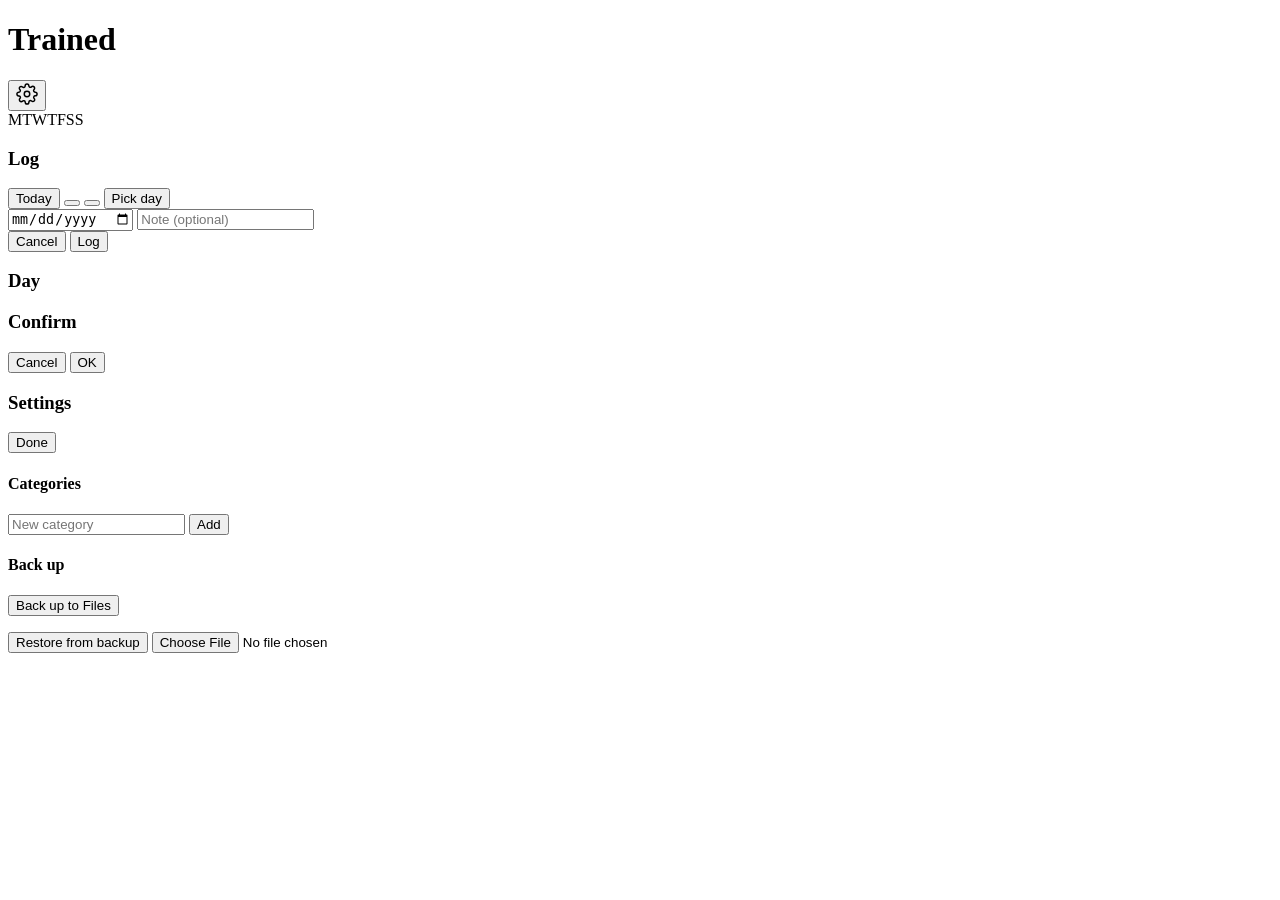
==== commit 82f5a6d3: "Redesign: single-screen ledger, colour history, one-tap log, file backup/restore; drop timer + weigh" ====
--- a/index.html
+++ b/index.html
@@ -12,1038 +12,106 @@
 <link rel="manifest" href="manifest.webmanifest">
 <link rel="apple-touch-icon" href="icon-180.png">
 <link rel="icon" href="icon-180.png">
-<style>
-:root{
-  --bg:#0d0d0f; --card:#17181b; --border:#2a2c30;
-  --text:#f2f3f4; --muted:#8a8f98;
-  --accent:#2dbfb7; --accent-ink:#06201e;
-  --danger:#c0464b;
-  --shadow:0 2px 10px rgba(0,0,0,.35);
-}
-*{box-sizing:border-box; -webkit-tap-highlight-color:transparent}
-html,body{margin:0; padding:0}
-body{
-  font-family:-apple-system,"SF Pro Text","Segoe UI",system-ui,sans-serif;
-  background:var(--bg); color:var(--text);
-  min-height:100vh; min-height:100dvh;
-  padding-bottom:calc(84px + env(safe-area-inset-bottom));
-  -webkit-font-smoothing:antialiased;
-}
-button{font-family:inherit; border:none; cursor:pointer; color:inherit; background:none}
-input{font-family:inherit; font-size:16px; color:var(--text); background:var(--card); border:1px solid var(--border); border-radius:10px; padding:10px 12px}
-input::placeholder{color:var(--muted)}
-h1,h2,h3{margin:0}
-
-header{
-  position:sticky; top:0; z-index:20; background:var(--bg);
-  padding:calc(14px + env(safe-area-inset-top)) 18px 12px;
-  border-bottom:1px solid var(--border);
-  display:flex; align-items:center; justify-content:space-between;
-}
-header h1{font-size:26px; font-weight:800; letter-spacing:-.4px}
-.iconbtn{
-  width:40px; height:40px; border-radius:10px; background:var(--card);
-  border:1px solid var(--border); font-size:18px; display:flex;
-  align-items:center; justify-content:center; color:var(--muted);
-}
-
-main{max-width:480px; margin:0 auto}
-.view{display:none; padding:16px 18px 24px}
-body[data-tab="home"] #view-home{display:block}
-body[data-tab="timer"] #view-timer{display:block}
-body[data-tab="weight"] #view-weight{display:block}
-
-h2{font-size:14px; font-weight:800; color:var(--muted); text-transform:uppercase; letter-spacing:.5px; margin:24px 0 10px}
-h2:first-child{margin-top:0}
-
-/* home cards */
-.card{
-  border-left:4px solid transparent; border-radius:14px;
-  padding:16px 16px; margin-bottom:10px; min-height:64px;
-  display:flex; align-items:center; justify-content:space-between; gap:10px;
-  box-shadow:var(--shadow);
-}
-.cardmain{flex:1; min-width:0}
-.cardname{font-size:18px; font-weight:800}
-.cardsince{font-size:14px; color:var(--muted); font-weight:600; margin-top:2px}
-.carddel{font-size:12px; font-weight:700; color:var(--danger); padding:8px 4px; white-space:nowrap}
-
-/* week strip */
-.weekstrip{display:flex; justify-content:space-between; padding:4px 4px}
-.daycell{display:flex; flex-direction:column; align-items:center; justify-content:center; gap:8px; padding:12px 4px; min-width:40px; min-height:52px; box-sizing:border-box; border-radius:10px}
-.daycell:active{background:var(--border)}
-.daylabel{font-size:16px; font-weight:800; color:var(--muted)}
-.daydot{width:16px; height:16px; border-radius:50%; background:var(--border)}
-.daydot.on{background:var(--accent)}
-.daycell.istoday .daylabel{color:var(--accent)}
-
-/* 28-day grid */
-.grid28{display:grid; grid-template-columns:repeat(7, 1fr); gap:8px; padding:4px}
-.gdot{width:100%; aspect-ratio:1; border-radius:6px; background:var(--border); display:block; min-height:32px}
-.gdot:active{opacity:0.7}
-.gdot.on{background:var(--accent)}
-
-.h2row{display:flex; align-items:baseline; justify-content:space-between}
-.count28{font-size:14px; font-weight:800; color:var(--accent); letter-spacing:0; text-transform:none}
-
-.fineprint{font-size:12px; color:var(--muted); margin:8px 0 0}
-
-/* timer */
-.timerwrap{display:flex; flex-direction:column; align-items:center; gap:18px; padding-top:8px}
-.timerdisplay{
-  font-size:76px; font-weight:800; font-variant-numeric:tabular-nums;
-  letter-spacing:-1px; font-feature-settings:"tnum";
-}
-.presets{display:flex; gap:10px}
-.presetbtn{
-  background:var(--card); border:1px solid var(--border); border-radius:12px;
-  padding:12px 18px; font-weight:800; font-size:15px; color:var(--text);
-}
-.presetbtn.on{border-color:var(--accent); color:var(--accent)}
-.customrow{display:flex; gap:8px; width:100%}
-.customrow input{flex:1}
-.customrow button{
-  background:var(--card); border:1px solid var(--border); border-radius:10px;
-  padding:0 16px; font-weight:800; color:var(--text);
-}
-.timerctrls{display:flex; gap:10px; width:100%}
-.bigbtn{
-  flex:1; padding:16px 0; border-radius:14px; font-weight:800; font-size:16px;
-  background:var(--card); border:1px solid var(--border); color:var(--text);
-}
-.bigbtn.accent{background:var(--accent); color:var(--accent-ink); border-color:var(--accent)}
-
-/* weight */
-.weightlog{display:flex; gap:10px}
-.weightlog input{flex:1; font-size:20px; font-weight:800}
-.weightlog button{
-  background:var(--accent); color:var(--accent-ink); border-radius:10px;
-  padding:0 20px; font-weight:800; font-size:15px;
-}
-.weightdelta{font-size:13px; font-weight:700; color:var(--muted); margin-top:10px; min-height:16px}
-#weightChart{margin-top:10px}
-.wrow{
-  display:flex; align-items:center; gap:10px; padding:10px 0;
-  border-bottom:1px solid var(--border);
-}
-.wdate{font-size:13px; color:var(--muted); font-weight:700; flex:1}
-.wkg{font-size:15px; font-weight:800}
-.wdel{font-size:12px; font-weight:700; color:var(--danger)}
-
-/* bottom nav */
-#bottomnav{
-  position:fixed; left:0; right:0; bottom:0; z-index:20;
-  background:var(--bg); border-top:1px solid var(--border);
-  display:flex; padding:8px 8px calc(8px + env(safe-area-inset-bottom));
-}
-.navbtn{
-  flex:1; display:flex; flex-direction:column; align-items:center; gap:3px;
-  padding:6px 0; color:var(--muted); font-size:11px; font-weight:700;
-}
-.navbtn .navicon{font-size:18px}
-.navbtn.active{color:var(--accent)}
-
-/* overlays / sheet / modal */
-.overlay{
-  position:fixed; inset:0; background:rgba(0,0,0,.55); z-index:30;
-  opacity:0; pointer-events:none; transition:opacity .15s;
-}
-.overlay.show{opacity:1; pointer-events:auto}
-.sheet{
-  position:fixed; left:0; right:0; bottom:0; z-index:31;
-  background:var(--card); border-top:1px solid var(--border);
-  border-radius:20px 20px 0 0; padding:20px 20px calc(20px + env(safe-area-inset-bottom));
-  transform:translateY(100%); transition:transform .18s ease-out;
-  max-width:480px; margin:0 auto;
-}
-.sheet.show{transform:translateY(0)}
-.sheet h3{font-size:19px; font-weight:800; margin-bottom:14px}
-.sheet .seg{display:flex; gap:8px; margin-bottom:12px}
-.sheet .seg button{
-  flex:1; padding:12px 2px; border-radius:10px; font-weight:700; font-size:13px;
-  background:var(--bg); border:1px solid var(--border); color:var(--muted);
-}
-.sheet .seg button.on{border-color:var(--accent); color:var(--accent)}
-.sheet input{width:100%; margin-bottom:14px}
-.sheetactions{display:flex; gap:10px}
-.sheetactions button{flex:1; padding:14px 0; border-radius:12px; font-weight:800}
-#cancelLogBtn{background:var(--bg); border:1px solid var(--border); color:var(--text)}
-#confirmLogBtn{background:var(--accent); color:var(--accent-ink)}
-#closeDayDetailBtn{background:var(--bg); border:1px solid var(--border); color:var(--text)}
-
-.daydetaillist{margin-bottom:14px}
-.daydetailrow{
-  display:flex; align-items:center; justify-content:space-between; gap:10px;
-  padding:12px 0; border-bottom:1px solid var(--border);
-  font-size:15px; font-weight:700;
-}
-.daydetailrow:last-child{border-bottom:none}
-.daydetailmain{flex:1; min-width:0}
-.daydetailnote{color:var(--muted); font-weight:600; margin-left:6px}
-.daydetaildel{font-size:12px; font-weight:700; color:var(--danger); padding:8px 4px; white-space:nowrap}
-
-.modal{
-  position:fixed; left:16px; right:16px; top:8%; max-height:84vh; overflow-y:auto;
-  z-index:31; background:var(--card); border:1px solid var(--border);
-  border-radius:18px; padding:20px; max-width:448px; margin:0 auto;
-  transform:scale(.96); opacity:0; pointer-events:none; transition:.15s;
-}
-.modal.show{transform:scale(1); opacity:1; pointer-events:auto}
-.modalhead{display:flex; align-items:center; justify-content:space-between; margin-bottom:14px}
-.modalhead h3{font-size:19px; font-weight:800}
-#closeSettingsBtn{font-weight:800; color:var(--accent); font-size:15px}
-.catrow{display:flex; gap:8px; align-items:center; margin-bottom:8px}
-.catname{flex:1}
-.catdel{color:var(--danger); font-weight:800; font-size:15px; padding:8px}
-.addcatrow{display:flex; gap:8px; margin-top:6px}
-.addcatrow input{flex:1}
-.addcatrow button{background:var(--card); border:1px solid var(--border); border-radius:10px; padding:0 16px; font-weight:800}
-.ghostbtn{
-  width:100%; margin-top:16px; padding:14px 0; border-radius:12px; font-weight:800;
-  background:var(--bg); border:1px solid var(--border); color:var(--text);
-}
-
-/* toast */
-.toast{
-  position:fixed; left:50%; bottom:calc(96px + env(safe-area-inset-bottom));
-  transform:translateX(-50%) translateY(20px); z-index:40;
-  background:var(--card); border:1px solid var(--border); box-shadow:var(--shadow);
-  padding:12px 16px; border-radius:12px; font-weight:700; font-size:14px;
-  display:flex; align-items:center; gap:12px; opacity:0; pointer-events:none;
-  transition:opacity .15s, transform .15s; white-space:nowrap;
-}
-.toast.show{opacity:1; transform:translateX(-50%) translateY(0); pointer-events:auto}
-.toast button{color:var(--accent); font-weight:800}
-
-/* flash */
-#flashOverlay{
-  position:fixed; inset:0; background:var(--accent); opacity:0; z-index:50;
-  pointer-events:none;
-}
-#flashOverlay.flash{animation:flashpulse .9s ease-out}
-@keyframes flashpulse{
-  0%{opacity:0} 10%{opacity:.85} 25%{opacity:0} 40%{opacity:.7} 55%{opacity:0}
-  70%{opacity:.5} 85%{opacity:0} 100%{opacity:0}
-}
-</style>
+<link rel="stylesheet" href="styles.css">
 </head>
-<body data-tab="home">
+<body>
 
 <header>
   <h1>Trained</h1>
-  <button id="settingsBtn" class="iconbtn" aria-label="Settings">&#9881;</button>
+  <button id="settingsBtn" class="iconbtn" type="button" aria-label="Settings">
+    <svg width="22" height="22" viewBox="0 0 24 24" fill="none" stroke="currentColor" stroke-width="1.6" stroke-linecap="round" stroke-linejoin="round" aria-hidden="true"><circle cx="12" cy="12" r="3"/><path d="M19.4 15a1.65 1.65 0 0 0 .33 1.82l.06.06a2 2 0 0 1 0 2.83 2 2 0 0 1-2.83 0l-.06-.06a1.65 1.65 0 0 0-1.82-.33 1.65 1.65 0 0 0-1 1.51V21a2 2 0 0 1-2 2 2 2 0 0 1-2-2v-.09A1.65 1.65 0 0 0 9 19.4a1.65 1.65 0 0 0-1.82.33l-.06.06a2 2 0 0 1-2.83 0 2 2 0 0 1 0-2.83l.06-.06a1.65 1.65 0 0 0 .33-1.82 1.65 1.65 0 0 0-1.51-1H3a2 2 0 0 1-2-2 2 2 0 0 1 2-2h.09A1.65 1.65 0 0 0 4.6 9a1.65 1.65 0 0 0-.33-1.82l-.06-.06a2 2 0 0 1 0-2.83 2 2 0 0 1 2.83 0l.06.06a1.65 1.65 0 0 0 1.82.33H9a1.65 1.65 0 0 0 1-1.51V3a2 2 0 0 1 2-2 2 2 0 0 1 2 2v.09a1.65 1.65 0 0 0 1 1.51 1.65 1.65 0 0 0 1.82-.33l.06-.06a2 2 0 0 1 2.83 0 2 2 0 0 1 0 2.83l-.06.06a1.65 1.65 0 0 0-.33 1.82V9a1.65 1.65 0 0 0 1.51 1H21a2 2 0 0 1 2 2 2 2 0 0 1-2 2h-.09a1.65 1.65 0 0 0-1.51 1z"/></svg>
+  </button>
 </header>
 
+<div id="saveBanner" class="savebanner" role="alert" hidden>
+  <span>Couldn't save. Back up now.</span>
+  <button id="saveBannerBtn" type="button">Back up</button>
+</div>
+
 <main>
-  <section id="view-home" class="view">
-    <div id="cards"></div>
-    <h2>This week</h2>
-    <div id="weekstrip" class="weekstrip"></div>
-    <h2 class="h2row">Last 28 days <span id="count28" class="count28"></span></h2>
-    <div id="grid28" class="grid28"></div>
-  </section>
+  <section id="list" aria-label="Categories"></section>
 
-  <section id="view-timer" class="view">
-    <div class="timerwrap">
-      <div id="timerDisplay" class="timerdisplay">01:00</div>
-      <div class="presets" id="presetRow">
-        <button class="presetbtn" data-secs="60">60s</button>
-        <button class="presetbtn" data-secs="90">90s</button>
-        <button class="presetbtn" data-secs="120">120s</button>
-      </div>
-      <div class="customrow">
-        <input type="number" id="customSecs" placeholder="Custom seconds" min="1" max="5999" inputmode="numeric">
-        <button id="setCustomBtn">Set</button>
-      </div>
-      <div class="timerctrls">
-        <button id="timerStart" class="bigbtn accent">Start</button>
-        <button id="timerPause" class="bigbtn">Pause</button>
-        <button id="timerReset" class="bigbtn">Reset</button>
-      </div>
-      <p class="fineprint">Keep the screen on &mdash; iOS can't sound the alarm when locked.</p>
+  <section class="history" aria-label="History">
+    <div class="histhead">
+      <span id="histMonths" class="histmonths"></span>
+      <span id="count28" class="count28"></span>
     </div>
-  </section>
-
-  <section id="view-weight" class="view">
-    <div class="weightlog">
-      <input type="number" id="weightInput" step="0.1" inputmode="decimal" placeholder="kg">
-      <button id="logWeightBtn">Log</button>
-    </div>
-    <div id="weightDelta" class="weightdelta"></div>
-    <div id="weightChart"></div>
-    <div id="weightList"></div>
+    <div class="weekdays" aria-hidden="true"><span>M</span><span>T</span><span>W</span><span>T</span><span>F</span><span>S</span><span>S</span></div>
+    <div id="grid" class="grid"></div>
+    <div id="legend" class="legend"></div>
   </section>
 </main>
 
-<nav id="bottomnav">
-  <button class="navbtn active" data-tab="home"><span class="navicon">&#9679;</span><span>Home</span></button>
-  <button class="navbtn" data-tab="timer"><span class="navicon">&#9201;</span><span>Timer</span></button>
-  <button class="navbtn" data-tab="weight"><span class="navicon">&#9776;</span><span>Weight</span></button>
-</nav>
+<!-- shared overlay for the sheets -->
+<div id="overlay" class="overlay"></div>
 
-<div id="sheetOverlay" class="overlay"></div>
-<div id="logSheet" class="sheet">
-  <h3 id="sheetTitle">Log</h3>
+<!-- backdate sheet -->
+<div id="logSheet" class="sheet" role="dialog" aria-modal="true" aria-labelledby="logTitle">
+  <h3 id="logTitle">Log</h3>
   <div class="seg" id="whenSeg">
     <button type="button" data-when="today" class="on">Today</button>
-    <button type="button" data-when="yesterday">Yesterday</button>
-    <button type="button" data-when="2days">2 days ago</button>
+    <button type="button" data-when="d1"></button>
+    <button type="button" data-when="d2"></button>
     <button type="button" data-when="custom">Pick day</button>
   </div>
-  <input type="date" id="customDateInput" style="display:none">
-  <input type="text" id="noteInput" placeholder="Note (optional)" maxlength="60">
+  <input type="date" id="customDate" class="hidden" aria-label="Pick a day">
+  <input type="text" id="logNote" placeholder="Note (optional)" maxlength="60" aria-label="Note">
   <div class="sheetactions">
-    <button id="cancelLogBtn" type="button">Cancel</button>
-    <button id="confirmLogBtn" type="button">Log</button>
+    <button id="logCancel" type="button" class="btn">Cancel</button>
+    <button id="logConfirm" type="button" class="btn primary">Log</button>
   </div>
 </div>
 
-<div id="dayDetailSheet" class="sheet">
-  <h3 id="dayDetailTitle">Day</h3>
-  <div id="dayDetailList" class="daydetaillist"></div>
+<!-- day sheet -->
+<div id="daySheet" class="sheet" role="dialog" aria-modal="true" aria-labelledby="dayTitle">
+  <h3 id="dayTitle">Day</h3>
+  <div id="dayBody"></div>
+</div>
+
+<!-- confirm sheet (above everything) -->
+<div id="confirmOverlay" class="overlay top"></div>
+<div id="confirmSheet" class="sheet top" role="alertdialog" aria-modal="true" aria-labelledby="confirmTitle">
+  <h3 id="confirmTitle">Confirm</h3>
+  <p id="confirmBody" class="sheetbody"></p>
   <div class="sheetactions">
-    <button id="closeDayDetailBtn" type="button">Close</button>
+    <button id="confirmNo" type="button" class="btn">Cancel</button>
+    <button id="confirmYes" type="button" class="btn primary">OK</button>
   </div>
 </div>
 
+<!-- settings -->
 <div id="settingsOverlay" class="overlay"></div>
-<div id="settingsModal" class="modal">
+<div id="settingsModal" class="modal" role="dialog" aria-modal="true" aria-labelledby="settingsTitle">
   <div class="modalhead">
-    <h3>Settings</h3>
-    <button id="closeSettingsBtn" type="button">Done</button>
+    <h3 id="settingsTitle">Settings</h3>
+    <button id="closeSettings" type="button" class="textbtn">Done</button>
   </div>
+
+  <h4>Categories</h4>
   <div id="categoryList"></div>
   <div class="addcatrow">
-    <input type="text" id="newCatInput" placeholder="New category" maxlength="20">
-    <button id="addCatBtn" type="button">Add</button>
+    <input type="text" id="newCat" placeholder="New category" maxlength="20" aria-label="New category name">
+    <button id="addCat" type="button" class="btn">Add</button>
   </div>
   <p id="catCapNote" class="fineprint"></p>
-  <button id="exportBtn" class="ghostbtn" type="button">Export data</button>
-  <p id="exportNote" class="fineprint"></p>
+
+  <h4>Back up</h4>
+  <button id="backupBtn" type="button" class="btn wide">Back up to Files</button>
+  <p id="backupNote" class="fineprint"></p>
+
+  <button id="restoreBtn" type="button" class="btn wide">Restore from backup</button>
+  <input type="file" id="restoreFile" accept="application/json,.json" class="hidden">
+  <div id="restoreBox" class="restorebox" hidden>
+    <p id="restoreMsg" class="restoremsg"></p>
+    <div id="restoreActions" class="sheetactions" hidden>
+      <button id="restoreCancel" type="button" class="btn">Cancel</button>
+      <button id="restoreConfirm" type="button" class="btn primary">Replace data</button>
+    </div>
+  </div>
 </div>
 
-<div id="toast" class="toast"></div>
-<div id="flashOverlay"></div>
+<div id="toast" class="toast" role="status" aria-live="polite"></div>
 
-<audio id="beepAudio" preload="auto" src="[data-uri]" type="audio/wav"></audio>
-
-<script>
-(function(){
-'use strict';
-
-var KEY = 'trained.v1';
-
-function defaultState(){
-  return {
-    schemaVersion: 1,
-    categories: [
-      { id:'push', name:'Push' },
-      { id:'pull', name:'Pull' },
-      { id:'legs', name:'Legs' },
-      { id:'full', name:'Full Body' },
-      { id:'cardio', name:'Cardio' }
-    ],
-    sessions: [],
-    weights: []
-  };
-}
-
-function backupCorruptState(raw){
-  // Unparsable/unexpected data is about to be overwritten by the next save() —
-  // stash it so it isn't silently lost forever.
-  try { localStorage.setItem(KEY + '.corrupt-backup', raw); } catch(e){ /* best effort */ }
-}
-
-function load(){
-  var raw;
-  try { raw = localStorage.getItem(KEY); } catch(e){ return defaultState(); }
-  if (!raw) return defaultState();
-  var parsed;
-  try { parsed = JSON.parse(raw); } catch(e){ backupCorruptState(raw); return defaultState(); }
-  if (!parsed || parsed.schemaVersion !== 1) { backupCorruptState(raw); return defaultState(); }
-  parsed.categories = Array.isArray(parsed.categories) ? parsed.categories : [];
-  parsed.sessions = Array.isArray(parsed.sessions) ? parsed.sessions : [];
-  parsed.weights = Array.isArray(parsed.weights) ? parsed.weights : [];
-  return parsed;
-}
-
-var state = load();
-
-function save(){
-  try { localStorage.setItem(KEY, JSON.stringify(state)); } catch(e){ /* storage full/blocked, nothing more we can do */ }
-}
-
-/* ---------- date helpers (local dates, never UTC) ---------- */
-function pad(n){ return String(n).padStart(2, '0'); }
-function toLocalDate(d){ return d.getFullYear() + '-' + pad(d.getMonth()+1) + '-' + pad(d.getDate()); }
-function today(){ return toLocalDate(new Date()); }
-function daysAgo(n){ var d = new Date(); d.setDate(d.getDate() - n); return toLocalDate(d); }
-function dateDiffDays(fromStr, toStr){
-  var f = fromStr.split('-').map(Number), t = toStr.split('-').map(Number);
-  var a = new Date(f[0], f[1]-1, f[2]);
-  var b = new Date(t[0], t[1]-1, t[2]);
-  return Math.round((b - a) / 86400000);
-}
-function weekdayAbbrev(dateStr){
-  var parts = dateStr.split('-').map(Number);
-  var dt = new Date(parts[0], parts[1]-1, parts[2]);
-  return ['Sun','Mon','Tue','Wed','Thu','Fri','Sat'][dt.getDay()];
-}
-function genId(){ return 'c' + Date.now().toString(36) + Math.random().toString(36).slice(2,6); }
-function escapeHtml(s){
-  return String(s).replace(/[&<>"']/g, function(c){
-    return { '&':'&amp;', '<':'&lt;', '>':'&gt;', '"':'&quot;', "'":'&#39;' }[c];
-  });
-}
-
-/* ---------- DOM refs ---------- */
-var cardsEl = document.getElementById('cards');
-var weekstripEl = document.getElementById('weekstrip');
-var grid28El = document.getElementById('grid28');
-var count28El = document.getElementById('count28');
-var sheetOverlayEl = document.getElementById('sheetOverlay');
-var logSheetEl = document.getElementById('logSheet');
-var sheetTitleEl = document.getElementById('sheetTitle');
-var whenSegEl = document.getElementById('whenSeg');
-var noteInputEl = document.getElementById('noteInput');
-var customDateInputEl = document.getElementById('customDateInput');
-var cancelLogBtn = document.getElementById('cancelLogBtn');
-var confirmLogBtn = document.getElementById('confirmLogBtn');
-var toastEl = document.getElementById('toast');
-var settingsBtn = document.getElementById('settingsBtn');
-var settingsOverlayEl = document.getElementById('settingsOverlay');
-var settingsModalEl = document.getElementById('settingsModal');
-var closeSettingsBtn = document.getElementById('closeSettingsBtn');
-var categoryListEl = document.getElementById('categoryList');
-var newCatInputEl = document.getElementById('newCatInput');
-var addCatBtnEl = document.getElementById('addCatBtn');
-var catCapNoteEl = document.getElementById('catCapNote');
-var exportBtnEl = document.getElementById('exportBtn');
-var exportNoteEl = document.getElementById('exportNote');
-var navBtns = Array.prototype.slice.call(document.querySelectorAll('.navbtn'));
-var dayDetailSheetEl = document.getElementById('dayDetailSheet');
-var dayDetailTitleEl = document.getElementById('dayDetailTitle');
-var dayDetailListEl = document.getElementById('dayDetailList');
-var closeDayDetailBtn = document.getElementById('closeDayDetailBtn');
-
-var timerDisplayEl = document.getElementById('timerDisplay');
-var presetRowEl = document.getElementById('presetRow');
-var customSecsEl = document.getElementById('customSecs');
-var setCustomBtn = document.getElementById('setCustomBtn');
-var timerStartBtn = document.getElementById('timerStart');
-var timerPauseBtn = document.getElementById('timerPause');
-var timerResetBtn = document.getElementById('timerReset');
-var beepAudioEl = document.getElementById('beepAudio');
-var flashOverlayEl = document.getElementById('flashOverlay');
-
-var weightInputEl = document.getElementById('weightInput');
-var logWeightBtn = document.getElementById('logWeightBtn');
-var weightDeltaEl = document.getElementById('weightDelta');
-var weightChartEl = document.getElementById('weightChart');
-var weightListEl = document.getElementById('weightList');
-
-/* ---------- Home tab ---------- */
-function lastSessionDate(categoryId){
-  var last = null;
-  for (var i=0; i<state.sessions.length; i++){
-    var s = state.sessions[i];
-    if (s.categoryId === categoryId){
-      if (!last || s.date > last) last = s.date;
-    }
-  }
-  return last;
-}
-
-function renderHome(){
-  var t = today();
-  var rows = state.categories.map(function(cat){
-    var last = lastSessionDate(cat.id);
-    var daysSince = last ? dateDiffDays(last, t) : null;
-    var hasToday = state.sessions.some(function(s){ return s.categoryId === cat.id && s.date === t; });
-    return { cat: cat, daysSince: daysSince, hasToday: hasToday };
-  });
-  rows.sort(function(a, b){
-    if (a.daysSince === null && b.daysSince === null) return 0;
-    if (a.daysSince === null) return -1;
-    if (b.daysSince === null) return 1;
-    return b.daysSince - a.daysSince;
-  });
-
-  if (rows.length === 0){
-    cardsEl.innerHTML = '<p class="fineprint">No categories yet &mdash; add one in Settings.</p>';
-  } else {
-    cardsEl.innerHTML = rows.map(function(r){
-      var alpha = r.daysSince === null ? 1 : Math.max(0.08, Math.min(1, r.daysSince/10));
-      var label = r.daysSince === null ? 'Never trained yet'
-        : r.daysSince === 0 ? 'Today'
-        : r.daysSince === 1 ? '1 day ago'
-        : (r.daysSince + ' days ago');
-      var bg = 'linear-gradient(90deg, rgba(45,191,183,' + (alpha*0.10).toFixed(2) + '), transparent 45%), var(--card)';
-      return '<div class="card" data-cat="' + r.cat.id + '" style="border-left-color:rgba(45,191,183,' + alpha.toFixed(2) + ');background:' + bg + '">' +
-        '<div class="cardmain">' +
-          '<div class="cardname">' + escapeHtml(r.cat.name) + '</div>' +
-          '<div class="cardsince">' + label + '</div>' +
-        '</div>' +
-        (r.hasToday ? '<button class="carddel" data-cat="' + r.cat.id + '" type="button">Remove</button>' : '') +
-      '</div>';
-    }).join('');
-  }
-  renderWeekStrip();
-  render28Grid();
-}
-
-function mondayOf(dateStr){
-  var parts = dateStr.split('-').map(Number);
-  var dt = new Date(parts[0], parts[1]-1, parts[2]);
-  var day = dt.getDay(); // 0 = Sun .. 6 = Sat
-  var diff = (day === 0) ? -6 : (1 - day);
-  dt.setDate(dt.getDate() + diff);
-  return toLocalDate(dt);
-}
-
-function renderWeekStrip(){
-  var t = today();
-  var mon = mondayOf(t);
-  var parts = mon.split('-').map(Number);
-  var labels = ['M','T','W','T','F','S','S'];
-  var html = '';
-  for (var i=0; i<7; i++){
-    var dt = new Date(parts[0], parts[1]-1, parts[2]+i);
-    var ds = toLocalDate(dt);
-    var trained = state.sessions.some(function(s){ return s.date === ds; });
-    var isToday = ds === t;
-    html += '<div class="daycell' + (isToday ? ' istoday' : '') + '" data-date="' + ds + '">' +
-      '<span class="daylabel">' + labels[i] + '</span>' +
-      '<span class="daydot' + (trained ? ' on' : '') + '"></span>' +
-    '</div>';
-  }
-  weekstripEl.innerHTML = html;
-}
-
-function render28Grid(){
-  var t = today();
-  var parts = t.split('-').map(Number);
-  var html = '';
-  var trainedCount = 0;
-  for (var i=27; i>=0; i--){
-    var dt = new Date(parts[0], parts[1]-1, parts[2]-i);
-    var ds = toLocalDate(dt);
-    var trained = state.sessions.some(function(s){ return s.date === ds; });
-    if (trained) trainedCount++;
-    html += '<span class="gdot' + (trained ? ' on' : '') + '" data-date="' + ds + '" title="' + ds + '"></span>';
-  }
-  grid28El.innerHTML = html;
-  count28El.textContent = trainedCount + ' / 28 days';
-}
-
-function formatDateNice(dateStr){
-  if (dateStr === today()) return 'Today';
-  if (dateStr === daysAgo(1)) return 'Yesterday';
-  var parts = dateStr.split('-').map(Number);
-  var dt = new Date(parts[0], parts[1]-1, parts[2]);
-  var months = ['Jan','Feb','Mar','Apr','May','Jun','Jul','Aug','Sep','Oct','Nov','Dec'];
-  return weekdayAbbrev(dateStr) + ' ' + dt.getDate() + ' ' + months[dt.getMonth()];
-}
-
-var dayDetailDate = null;
-
-function renderDayDetailList(dateStr){
-  var sessionsThatDay = state.sessions.filter(function(s){ return s.date === dateStr; });
-  dayDetailListEl.innerHTML = sessionsThatDay.length === 0
-    ? '<p class="fineprint">Nothing logged.</p>'
-    : sessionsThatDay.map(function(s){
-        var cat = state.categories.find(function(c){ return c.id === s.categoryId; });
-        var name = escapeHtml(cat ? cat.name : 'Deleted category');
-        var note = s.note ? '<span class="daydetailnote">' + escapeHtml(s.note) + '</span>' : '';
-        var idx = state.sessions.indexOf(s);
-        return '<div class="daydetailrow">' +
-          '<span class="daydetailmain">' + name + note + '</span>' +
-          '<button class="daydetaildel" data-idx="' + idx + '" type="button">Remove</button>' +
-        '</div>';
-      }).join('');
-}
-
-function openDayDetail(dateStr){
-  if (!dateStr) return;
-  dayDetailDate = dateStr;
-  dayDetailTitleEl.textContent = formatDateNice(dateStr);
-  renderDayDetailList(dateStr);
-  sheetOverlayEl.classList.add('show');
-  dayDetailSheetEl.classList.add('show');
-}
-function closeDayDetail(){
-  sheetOverlayEl.classList.remove('show');
-  dayDetailSheetEl.classList.remove('show');
-  dayDetailDate = null;
-}
-weekstripEl.addEventListener('click', function(e){
-  var cell = e.target.closest('.daycell');
-  if (cell) openDayDetail(cell.getAttribute('data-date'));
-});
-grid28El.addEventListener('click', function(e){
-  var dot = e.target.closest('.gdot');
-  if (dot) openDayDetail(dot.getAttribute('data-date'));
-});
-closeDayDetailBtn.addEventListener('click', closeDayDetail);
-dayDetailListEl.addEventListener('click', function(e){
-  var btn = e.target.closest('.daydetaildel');
-  if (!btn) return;
-  var idx = parseInt(btn.getAttribute('data-idx'), 10);
-  if (idx > -1 && idx < state.sessions.length){
-    state.sessions.splice(idx, 1);
-    save();
-    renderHome();
-    if (dayDetailDate) renderDayDetailList(dayDetailDate);
-  }
-});
-
-function removeTodayEntry(categoryId){
-  var t = today();
-  var idx = -1;
-  for (var i=state.sessions.length-1; i>=0; i--){
-    if (state.sessions[i].categoryId === categoryId && state.sessions[i].date === t){ idx = i; break; }
-  }
-  if (idx > -1){
-    state.sessions.splice(idx, 1);
-    save();
-    renderHome();
-  }
-}
-
-cardsEl.addEventListener('click', function(e){
-  var delBtn = e.target.closest('.carddel');
-  if (delBtn){
-    e.stopPropagation();
-    removeTodayEntry(delBtn.getAttribute('data-cat'));
-    return;
-  }
-  var card = e.target.closest('.card');
-  if (card) openLogSheet(card.getAttribute('data-cat'));
-});
-
-/* ---------- log sheet ---------- */
-var pendingCatId = null;
-var lastLoggedEntry = null;
-var toastTimeout = null;
-
-function openLogSheet(catId){
-  pendingCatId = catId;
-  var cat = state.categories.find(function(c){ return c.id === catId; });
-  if (!cat) return;
-  sheetTitleEl.textContent = 'Log ' + cat.name;
-  // Relabel with actual weekday names (not "yesterday"/"2 days ago") — easier
-  // to match against memory ("I trained legs Wednesday") than counting back.
-  whenSegEl.querySelector('[data-when="yesterday"]').textContent = weekdayAbbrev(daysAgo(1));
-  whenSegEl.querySelector('[data-when="2days"]').textContent = weekdayAbbrev(daysAgo(2));
-  Array.prototype.forEach.call(whenSegEl.querySelectorAll('button'), function(b){
-    b.classList.toggle('on', b.getAttribute('data-when') === 'today');
-  });
-  // Custom-day picker starts hidden; today is the newest allowed date.
-  customDateInputEl.value = today();
-  customDateInputEl.max = today();
-  customDateInputEl.style.display = 'none';
-  noteInputEl.value = '';
-  sheetOverlayEl.classList.add('show');
-  logSheetEl.classList.add('show');
-}
-function closeLogSheet(){
-  sheetOverlayEl.classList.remove('show');
-  logSheetEl.classList.remove('show');
-  pendingCatId = null;
-}
-whenSegEl.addEventListener('click', function(e){
-  var btn = e.target.closest('button');
-  if (!btn) return;
-  Array.prototype.forEach.call(whenSegEl.querySelectorAll('button'), function(b){ b.classList.remove('on'); });
-  btn.classList.add('on');
-  var isCustom = btn.getAttribute('data-when') === 'custom';
-  customDateInputEl.style.display = isCustom ? 'block' : 'none';
-  if (isCustom && customDateInputEl.showPicker){
-    try { customDateInputEl.showPicker(); } catch(e){ /* not supported / not user-gesture */ }
-  }
-});
-cancelLogBtn.addEventListener('click', closeLogSheet);
-sheetOverlayEl.addEventListener('click', function(){
-  if (logSheetEl.classList.contains('show')) closeLogSheet();
-  if (settingsModalEl.classList.contains('show')) closeSettings();
-  if (dayDetailSheetEl.classList.contains('show')) closeDayDetail();
-});
-settingsOverlayEl.addEventListener('click', closeSettings);
-
-confirmLogBtn.addEventListener('click', function(){
-  if (!pendingCatId) return;
-  var when = whenSegEl.querySelector('.on').getAttribute('data-when');
-  var date;
-  if (when === 'today') date = today();
-  else if (when === 'yesterday') date = daysAgo(1);
-  else if (when === '2days') date = daysAgo(2);
-  else {
-    // custom: only accept a valid YYYY-MM-DD that isn't in the future
-    date = customDateInputEl.value;
-    if (!/^\d{4}-\d{2}-\d{2}$/.test(date) || date > today()){
-      customDateInputEl.focus();
-      return;
-    }
-  }
-  var note = noteInputEl.value.trim();
-  var entry = { date: date, categoryId: pendingCatId };
-  if (note) entry.note = note;
-  state.sessions.push(entry);
-  save();
-  lastLoggedEntry = entry;
-  closeLogSheet();
-  renderHome();
-  showToast();
-});
-
-function showToast(){
-  toastEl.innerHTML = 'Logged &#10003; <button type="button" id="undoBtn">Undo</button>';
-  toastEl.classList.add('show');
-  document.getElementById('undoBtn').addEventListener('click', undoLog);
-  clearTimeout(toastTimeout);
-  toastTimeout = setTimeout(hideToast, 5000);
-}
-function hideToast(){
-  toastEl.classList.remove('show');
-  toastEl.innerHTML = '';
-}
-function undoLog(){
-  if (!lastLoggedEntry) return;
-  var idx = state.sessions.indexOf(lastLoggedEntry);
-  if (idx > -1){
-    state.sessions.splice(idx, 1);
-    save();
-    renderHome();
-  }
-  lastLoggedEntry = null;
-  hideToast();
-}
-
-/* ---------- settings ---------- */
-function openSettings(){
-  renderSettingsCategories();
-  exportNoteEl.textContent = '';
-  settingsOverlayEl.classList.add('show');
-  settingsModalEl.classList.add('show');
-}
-function closeSettings(){
-  settingsOverlayEl.classList.remove('show');
-  settingsModalEl.classList.remove('show');
-}
-settingsBtn.addEventListener('click', openSettings);
-closeSettingsBtn.addEventListener('click', closeSettings);
-
-function renderSettingsCategories(){
-  categoryListEl.innerHTML = state.categories.map(function(c){
-    return '<div class="catrow" data-id="' + c.id + '">' +
-      '<input type="text" class="catname" value="' + escapeHtml(c.name) + '" data-id="' + c.id + '" maxlength="20">' +
-      '<button class="catdel" data-id="' + c.id + '" type="button">&#10005;</button>' +
-    '</div>';
-  }).join('');
-  var atCap = state.categories.length >= 8;
-  catCapNoteEl.textContent = atCap ? 'Max 8 categories reached.' : '';
-  newCatInputEl.disabled = atCap;
-  addCatBtnEl.disabled = atCap;
-}
-
-categoryListEl.addEventListener('change', function(e){
-  var input = e.target.closest('.catname');
-  if (!input) return;
-  var id = input.getAttribute('data-id');
-  var cat = state.categories.find(function(c){ return c.id === id; });
-  if (!cat) return;
-  var name = input.value.trim();
-  if (!name) { input.value = cat.name; return; }
-  cat.name = name.slice(0, 20);
-  save();
-  renderHome();
-});
-categoryListEl.addEventListener('click', function(e){
-  var btn = e.target.closest('.catdel');
-  if (!btn) return;
-  var id = btn.getAttribute('data-id');
-  var cat = state.categories.find(function(c){ return c.id === id; });
-  if (!cat) return;
-  var ok = window.confirm('Delete ' + cat.name + '? Past sessions stay in your history.');
-  if (!ok) return;
-  state.categories = state.categories.filter(function(c){ return c.id !== id; });
-  save();
-  renderSettingsCategories();
-  renderHome();
-});
-addCatBtnEl.addEventListener('click', function(){
-  if (state.categories.length >= 8) return;
-  var name = newCatInputEl.value.trim();
-  if (!name) return;
-  state.categories.push({ id: genId(), name: name.slice(0, 20) });
-  save();
-  newCatInputEl.value = '';
-  renderSettingsCategories();
-  renderHome();
-});
-exportBtnEl.addEventListener('click', function(){
-  var blob = JSON.stringify(state);
-  if (navigator.clipboard && navigator.clipboard.writeText){
-    navigator.clipboard.writeText(blob).then(function(){
-      exportNoteEl.textContent = 'Copied to clipboard.';
-      setTimeout(function(){ exportNoteEl.textContent = ''; }, 3000);
-    }).catch(function(){
-      exportNoteEl.textContent = 'Could not copy automatically.';
-    });
-  } else {
-    exportNoteEl.textContent = 'Clipboard not available on this browser.';
-  }
-});
-
-/* ---------- tab switching ---------- */
-navBtns.forEach(function(btn){
-  btn.addEventListener('click', function(){
-    document.body.setAttribute('data-tab', btn.getAttribute('data-tab'));
-    navBtns.forEach(function(b){ b.classList.toggle('active', b === btn); });
-  });
-});
-
-/* ---------- timer ---------- */
-var timerDurationMs = 60000;
-var timerEndAt = null;
-var timerRemainingMs = null;
-var timerRunning = false;
-var timerTickHandle = null;
-var wakeLock = null;
-
-function fmtTime(ms){
-  var total = Math.max(0, Math.ceil(ms/1000));
-  var mm = Math.floor(total/60);
-  var ss = total % 60;
-  return pad(mm) + ':' + pad(ss);
-}
-
-function updateTimerDisplay(){
-  var remaining;
-  if (timerRunning) remaining = timerEndAt - Date.now();
-  else if (timerRemainingMs != null) remaining = timerRemainingMs;
-  else remaining = timerDurationMs;
-  if (remaining < 0) remaining = 0;
-  timerDisplayEl.textContent = fmtTime(remaining);
-  return remaining;
-}
-
-function highlightPreset(secs){
-  Array.prototype.forEach.call(presetRowEl.querySelectorAll('.presetbtn'), function(b){
-    b.classList.toggle('on', Number(b.getAttribute('data-secs')) === secs);
-  });
-}
-
-function selectDuration(secs){
-  if (timerRunning) return;
-  timerDurationMs = secs * 1000;
-  timerRemainingMs = null;
-  timerEndAt = null;
-  updateTimerDisplay();
-  highlightPreset(secs);
-}
-
-presetRowEl.addEventListener('click', function(e){
-  var btn = e.target.closest('.presetbtn');
-  if (!btn) return;
-  selectDuration(Number(btn.getAttribute('data-secs')));
-});
-setCustomBtn.addEventListener('click', function(){
-  var v = parseInt(customSecsEl.value, 10);
-  if (!v || v < 1) return;
-  if (v > 5999) v = 5999;
-  selectDuration(v);
-});
-
-function tick(){
-  var remaining = updateTimerDisplay();
-  if (timerRunning && remaining <= 0){
-    timerRunning = false;
-    timerRemainingMs = null;
-    timerEndAt = null;
-    stopTick();
-    onTimerComplete();
-  }
-}
-function startTick(){ if (!timerTickHandle) timerTickHandle = setInterval(tick, 200); }
-function stopTick(){ if (timerTickHandle){ clearInterval(timerTickHandle); timerTickHandle = null; } }
-
-function unlockAudio(){
-  try{
-    var p = beepAudioEl.play();
-    if (p && p.then){
-      p.then(function(){ beepAudioEl.pause(); beepAudioEl.currentTime = 0; }).catch(function(){});
-    } else {
-      beepAudioEl.pause();
-      beepAudioEl.currentTime = 0;
-    }
-  } catch(e){ /* ignore */ }
-}
-function playBeep(){
-  try{
-    beepAudioEl.currentTime = 0;
-    var p = beepAudioEl.play();
-    if (p && p.catch) p.catch(function(){});
-  } catch(e){ /* ignore */ }
-}
-async function acquireWakeLock(){
-  try{
-    if ('wakeLock' in navigator){
-      var lock = await navigator.wakeLock.request('screen');
-      // timerRunning may have flipped false (Pause/Reset) while this request
-      // was in flight — don't let a late resolve overwrite a deliberate release.
-      if (timerRunning) wakeLock = lock; else lock.release();
-    }
-  } catch(e){ /* not supported / denied, ignore */ }
-}
-function releaseWakeLock(){
-  try{ if (wakeLock){ wakeLock.release(); wakeLock = null; } } catch(e){ /* ignore */ }
-}
-document.addEventListener('visibilitychange', function(){
-  if (document.visibilityState === 'visible'){
-    if (timerRunning) acquireWakeLock();
-    renderHome();
-    renderWeight();
-  }
-});
-
-function flashScreen(){
-  flashOverlayEl.classList.add('flash');
-  setTimeout(function(){ flashOverlayEl.classList.remove('flash'); }, 900);
-}
-function onTimerComplete(){
-  releaseWakeLock();
-  playBeep();
-  flashScreen();
-  updateTimerDisplay();
-}
-
-timerStartBtn.addEventListener('click', function(){
-  if (timerRunning) return;
-  unlockAudio();
-  var remaining = (timerRemainingMs != null) ? timerRemainingMs : timerDurationMs;
-  if (remaining <= 0) remaining = timerDurationMs;
-  timerEndAt = Date.now() + remaining;
-  timerRemainingMs = null;
-  timerRunning = true;
-  acquireWakeLock();
-  startTick();
-});
-timerPauseBtn.addEventListener('click', function(){
-  if (!timerRunning) return;
-  timerRemainingMs = Math.max(0, timerEndAt - Date.now());
-  timerRunning = false;
-  timerEndAt = null;
-  stopTick();
-  releaseWakeLock();
-  updateTimerDisplay();
-});
-timerResetBtn.addEventListener('click', function(){
-  timerRunning = false;
-  timerEndAt = null;
-  timerRemainingMs = null;
-  stopTick();
-  releaseWakeLock();
-  updateTimerDisplay();
-});
-
-/* ---------- weight ---------- */
-function sortedWeights(){
-  return state.weights.slice().sort(function(a,b){ return a.date < b.date ? -1 : a.date > b.date ? 1 : 0; });
-}
-
-function logWeight(){
-  var val = parseFloat(weightInputEl.value);
-  if (isNaN(val) || val <= 0) return;
-  var rounded = Math.round(val * 10) / 10;
-  var t = today();
-  var idx = state.weights.findIndex(function(w){ return w.date === t; });
-  if (idx > -1) state.weights[idx].kg = rounded;
-  else state.weights.push({ date: t, kg: rounded });
-  save();
-  weightInputEl.value = '';
-  renderWeight();
-}
-logWeightBtn.addEventListener('click', logWeight);
-
-function renderWeight(){
-  var list = sortedWeights();
-  renderWeightChart(list);
-  renderWeightDelta(list);
-  renderWeightList(list);
-}
-
-function renderWeightDelta(list){
-  if (list.length < 2){ weightDeltaEl.textContent = ''; return; }
-  var last = list[list.length-1], prev = list[list.length-2];
-  var diff = Math.round((last.kg - prev.kg) * 10) / 10;
-  var sign = diff > 0 ? '+' : '';
-  weightDeltaEl.textContent = sign + diff.toFixed(1) + ' kg vs last entry';
-}
-
-function renderWeightChart(list){
-  if (list.length === 0){
-    weightChartEl.innerHTML = '<p class="fineprint">No entries yet.</p>';
-    return;
-  }
-  var w = 320, h = 140, padX = 20, padY = 16;
-  var kgs = list.map(function(x){ return x.kg; });
-  var min = Math.min.apply(null, kgs), max = Math.max.apply(null, kgs);
-  if (min === max){ min -= 1; max += 1; }
-  var pad = (max - min) * 0.15;
-  min -= pad; max += pad;
-  var innerW = w - 2*padX, innerH = h - 2*padY;
-  var n = list.length;
-  function x(i){ return n === 1 ? w/2 : padX + (innerW * i / (n-1)); }
-  function y(v){ return padY + innerH * (1 - (v - min) / (max - min)); }
-  var pts = list.map(function(it, i){ return x(i).toFixed(1) + ',' + y(it.kg).toFixed(1); }).join(' ');
-  var dots = list.map(function(it, i){
-    return '<circle cx="' + x(i).toFixed(1) + '" cy="' + y(it.kg).toFixed(1) + '" r="3" fill="#2dbfb7"/>';
-  }).join('');
-  var labelIdxs = n <= 1 ? [0] : n === 2 ? [0,1] : [0, Math.floor((n-1)/2), n-1];
-  var seen = {};
-  var labels = labelIdxs.filter(function(i){ if (seen[i]) return false; seen[i]=true; return true; }).map(function(i){
-    var d = list[i].date.slice(5);
-    return '<text x="' + x(i).toFixed(1) + '" y="' + (h-2) + '" font-size="9" fill="#8a8f98" text-anchor="middle">' + d + '</text>';
-  }).join('');
-  weightChartEl.innerHTML =
-    '<svg viewBox="0 0 ' + w + ' ' + h + '" width="100%" height="' + h + '" preserveAspectRatio="xMidYMid meet">' +
-      '<polyline points="' + pts + '" fill="none" stroke="#2dbfb7" stroke-width="2"/>' +
-      dots + labels +
-    '</svg>';
-}
-
-function renderWeightList(list){
-  var rev = list.slice().reverse();
-  if (rev.length === 0){ weightListEl.innerHTML = ''; return; }
-  weightListEl.innerHTML = rev.map(function(it){
-    return '<div class="wrow" data-date="' + it.date + '">' +
-      '<span class="wdate">' + it.date + '</span>' +
-      '<span class="wkg">' + it.kg.toFixed(1) + ' kg</span>' +
-      '<button class="wdel" data-date="' + it.date + '" type="button">Delete</button>' +
-    '</div>';
-  }).join('');
-}
-weightListEl.addEventListener('click', function(e){
-  var btn = e.target.closest('.wdel');
-  if (!btn) return;
-  var date = btn.getAttribute('data-date');
-  state.weights = state.weights.filter(function(w){ return w.date !== date; });
-  save();
-  renderWeight();
-});
-
-/* ---------- init ---------- */
-renderHome();
-renderWeight();
-updateTimerDisplay();
-highlightPreset(60);
-
-if ('serviceWorker' in navigator){
-  navigator.serviceWorker.register('sw.js').catch(function(){});
-}
-
-})();
-</script>
+<script type="module" src="app.js"></script>
 </body>
 </html>
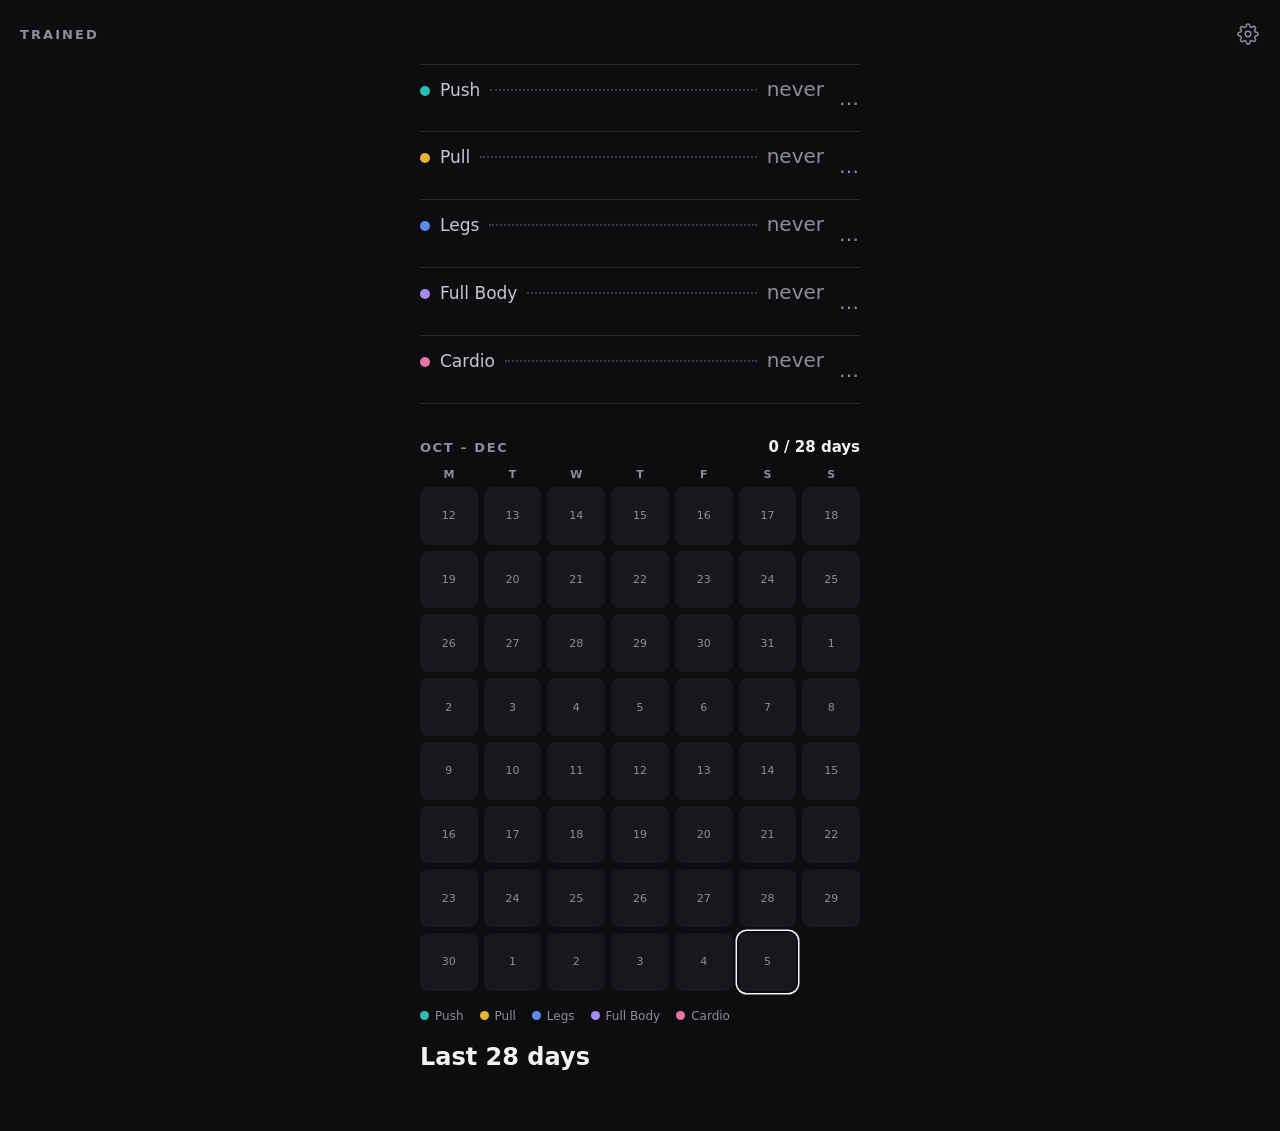
==== commit 20fe8700: "Add written last-28-days log under the history grid (index.html)" ====
--- a/index.html
+++ b/index.html
@@ -39,6 +39,8 @@
     <div class="weekdays" aria-hidden="true"><span>M</span><span>T</span><span>W</span><span>T</span><span>F</span><span>S</span><span>S</span></div>
     <div id="grid" class="grid"></div>
     <div id="legend" class="legend"></div>
+    <h2 class="loghead">Last 28 days</h2>
+    <div id="log" class="log"></div>
   </section>
 </main>
 
--- a/styles.css
+++ b/styles.css
@@ -0,0 +1,185 @@
+:root{
+  --bg:#0d0d0f; --card:#17181b; --border:#2a2c30; --dot:#3a3d43;
+  --text:#f2f3f4; --muted:#8a8f98;
+  --accent:#2dbfb7; --accent-ink:#06201e;
+  --danger:#e0575c;
+  --ink:#0d0d0f;
+  --shadow:0 2px 10px rgba(0,0,0,.35);
+}
+*{box-sizing:border-box; -webkit-tap-highlight-color:transparent}
+html,body{margin:0; padding:0}
+body{
+  font-family:-apple-system,"SF Pro Text","Segoe UI",system-ui,sans-serif;
+  background:var(--bg); color:var(--text);
+  min-height:100vh; min-height:100dvh;
+  padding-bottom:calc(40px + env(safe-area-inset-bottom));
+  -webkit-font-smoothing:antialiased;
+  font-variant-numeric:tabular-nums;
+}
+button{font-family:inherit; border:none; cursor:pointer; color:inherit; background:none; padding:0}
+input{font-family:inherit; font-size:16px; color:var(--text); background:var(--bg); border:1px solid var(--border); border-radius:10px; padding:10px 12px; min-height:44px}
+input::placeholder{color:var(--muted)}
+input:focus-visible,button:focus-visible,[role=button]:focus-visible{outline:2px solid var(--accent); outline-offset:2px}
+h1,h3,h4{margin:0}
+.hidden{display:none !important}
+[hidden]{display:none !important}
+
+/* header */
+header{
+  position:sticky; top:0; z-index:20; background:var(--bg);
+  padding:calc(12px + env(safe-area-inset-top)) 20px 8px;
+  display:flex; align-items:center; justify-content:space-between;
+}
+header h1{font-size:13px; font-weight:600; letter-spacing:.16em; text-transform:uppercase; color:var(--muted)}
+.iconbtn{width:44px; height:44px; margin-right:-10px; display:flex; align-items:center; justify-content:center; color:var(--muted); border-radius:12px}
+.iconbtn:active{color:var(--text)}
+
+.savebanner{
+  position:sticky; top:calc(60px + env(safe-area-inset-top)); z-index:19;
+  margin:4px 16px 0; padding:10px 12px 10px 14px; border-radius:12px;
+  background:var(--danger); color:#fff; font-weight:600; font-size:14px;
+  display:flex; align-items:center; justify-content:space-between; gap:10px;
+}
+.savebanner button{min-height:44px; padding:0 14px; border-radius:10px; background:rgba(0,0,0,.28); font-weight:700; font-size:14px}
+
+main{max-width:480px; margin:0 auto; padding:0 20px}
+
+/* category ledger */
+.row{
+  display:flex; align-items:baseline; gap:0; min-height:68px;
+  padding:14px 0; border-bottom:1px solid var(--border);
+  cursor:pointer; user-select:none; -webkit-user-select:none;
+}
+.row:first-child{border-top:1px solid var(--border)}
+.row:active{background:var(--card)}
+.swatch{display:inline-block; width:10px; height:10px; border-radius:50%; margin-right:10px; flex:none}
+.rname{font-size:17px; font-weight:400; color:#c5c8ce; white-space:nowrap; overflow:hidden; text-overflow:ellipsis; min-width:0; flex:0 1 auto}
+.leader{flex:1 1 24px; min-width:24px; border-bottom:2px dotted var(--dot); margin:0 10px; transform:translateY(-.32em)}
+.days{font-size:34px; font-weight:600; letter-spacing:-.02em; line-height:1; flex:none}
+.days.today{color:var(--accent); font-size:26px; letter-spacing:0}
+.days.never{font-size:20px; font-weight:500; color:var(--muted); letter-spacing:0}
+.more{
+  align-self:center; width:44px; height:44px; margin:-8px -12px -8px 4px; flex:none;
+  color:var(--muted); font-size:20px; letter-spacing:.1em; line-height:1; border-radius:12px;
+}
+.more:active{color:var(--text); background:var(--border)}
+.empty{color:var(--muted); font-size:14px; padding:16px 0}
+
+/* history */
+.history{margin-top:34px}
+.histhead{display:flex; align-items:baseline; justify-content:space-between; margin-bottom:12px}
+.histmonths{font-size:13px; font-weight:600; letter-spacing:.12em; text-transform:uppercase; color:var(--muted)}
+.count28{font-size:15px; font-weight:600; color:var(--text)}
+.weekdays,.grid{display:grid; grid-template-columns:repeat(7,1fr); gap:6px}
+.weekdays{margin-bottom:6px}
+.weekdays span{text-align:center; font-size:11px; font-weight:600; color:var(--muted)}
+.cell{
+  aspect-ratio:1; min-height:44px; border-radius:8px; border:0;
+  display:flex; align-items:center; justify-content:center;
+  background:var(--card); color:var(--muted); font-size:11px; font-weight:500;
+  position:relative;
+}
+.cell.blank{background:transparent; pointer-events:none}
+.cell.on{color:var(--ink); font-size:16px; font-weight:700}
+.cell.orphan{background:var(--dot); color:var(--muted)}
+.cell.today{box-shadow:0 0 0 2px var(--bg), 0 0 0 3.5px var(--text)}
+.cell:active{opacity:.7}
+.legend{display:flex; flex-wrap:wrap; gap:6px 16px; margin-top:18px}
+.legend span{display:inline-flex; align-items:center; font-size:12px; color:var(--muted)}
+.legend .swatch{width:9px; height:9px; margin-right:6px}
+
+.fineprint{font-size:12px; color:var(--muted); margin:8px 0 0; min-height:0}
+
+/* overlays / sheets / modal */
+.overlay{
+  position:fixed; inset:0; background:rgba(0,0,0,.6); z-index:30;
+  opacity:0; pointer-events:none; transition:opacity .15s;
+}
+.overlay.top{z-index:32}
+.overlay.show{opacity:1; pointer-events:auto}
+.sheet{
+  position:fixed; left:0; right:0; bottom:0; z-index:31;
+  background:var(--card); border-top:1px solid var(--border);
+  border-radius:20px 20px 0 0; padding:22px 20px calc(20px + env(safe-area-inset-bottom));
+  transform:translateY(105%); transition:transform .18s ease-out, visibility 0s linear .18s; visibility:hidden;
+  max-width:480px; margin:0 auto; max-height:88dvh; overflow-y:auto;
+}
+.sheet.top{z-index:33}
+.sheet.show{transform:translateY(0); visibility:visible; transition-delay:0s}
+.sheet h3{font-size:19px; font-weight:600; margin-bottom:14px}
+.sheetbody{margin:-4px 0 18px; color:var(--muted); font-size:15px; line-height:1.4}
+.sheet .seg{display:flex; gap:8px; margin-bottom:12px}
+.sheet .seg button{
+  flex:1; min-height:44px; padding:0 2px; border-radius:10px; font-weight:600; font-size:14px;
+  background:var(--bg); border:1px solid var(--border); color:var(--muted);
+}
+.sheet .seg button.on{border-color:var(--accent); color:var(--accent)}
+.sheet input[type=text],.sheet input[type=date]{width:100%; margin-bottom:14px}
+.sheetactions{display:flex; gap:10px}
+.btn{
+  flex:1; min-height:48px; padding:0 14px; border-radius:12px; font-weight:600; font-size:16px;
+  background:var(--bg); border:1px solid var(--border); color:var(--text);
+}
+.btn.primary{background:var(--accent); border-color:var(--accent); color:var(--accent-ink)}
+.btn.danger{color:var(--danger)}
+.btn.wide{display:block; width:100%; margin-top:10px}
+.btn:disabled{opacity:.4; cursor:default}
+.textbtn{color:var(--accent); font-weight:600; font-size:16px; min-height:44px; padding:0 4px}
+
+/* day sheet */
+.daycat{display:flex; align-items:center; font-size:17px; font-weight:500; margin-bottom:6px}
+.daycat.deleted{color:var(--muted)}
+.daycat .swatch{width:12px; height:12px}
+.label{font-size:12px; font-weight:600; letter-spacing:.1em; text-transform:uppercase; color:var(--muted); margin:16px 0 8px}
+.chips{display:flex; flex-wrap:wrap; gap:8px; margin-bottom:6px}
+.chip{
+  min-height:44px; padding:0 14px; border-radius:22px; display:inline-flex; align-items:center;
+  background:var(--bg); border:1px solid var(--border); font-size:15px; font-weight:500;
+}
+.chip .swatch{margin-right:8px}
+.chip.on{border-color:var(--text)}
+.noterow{display:flex; gap:8px; margin-bottom:6px}
+.noterow input{flex:1; margin:0 !important; width:auto !important}
+.noterow .btn{flex:none; min-height:44px; font-size:15px}
+.dayactions{display:flex; gap:10px; margin-top:16px}
+
+.modal{
+  position:fixed; left:16px; right:16px; top:calc(6% + env(safe-area-inset-top)); max-height:86dvh; overflow-y:auto;
+  z-index:31; background:var(--card); border:1px solid var(--border);
+  border-radius:18px; padding:20px; max-width:448px; margin:0 auto;
+  transform:scale(.96); opacity:0; pointer-events:none; transition:transform .15s, opacity .15s, visibility 0s linear .15s; visibility:hidden;
+}
+.modal.show{transform:scale(1); opacity:1; pointer-events:auto; visibility:visible; transition-delay:0s}
+.modalhead{display:flex; align-items:center; justify-content:space-between; margin-bottom:6px}
+.modalhead h3{font-size:19px; font-weight:600}
+.modal h4{font-size:12px; font-weight:600; letter-spacing:.1em; text-transform:uppercase; color:var(--muted); margin:20px 0 10px}
+.catblock{margin-bottom:8px}
+.catrow{display:flex; gap:6px; align-items:center}
+.catname{flex:1; min-width:0}
+.colorbtn{width:44px; height:44px; display:flex; align-items:center; justify-content:center; border-radius:12px; flex:none}
+.colorbtn i{display:block; width:22px; height:22px; border-radius:50%}
+.catdel{width:44px; height:44px; color:var(--danger); font-size:16px; flex:none}
+.palette{display:grid; grid-template-columns:repeat(8,1fr); gap:4px; margin:6px 0 4px}
+.palette button{height:44px; display:flex; align-items:center; justify-content:center; border-radius:10px}
+.palette i{display:block; width:24px; height:24px; border-radius:50%}
+.palette button.on{background:var(--border)}
+.addcatrow{display:flex; gap:8px; margin-top:6px}
+.addcatrow input{flex:1; min-width:0}
+.addcatrow .btn{flex:none; min-height:44px}
+.restorebox{margin-top:12px; padding:12px; border:1px solid var(--border); border-radius:12px; background:var(--bg)}
+.restoremsg{margin:0 0 10px; font-size:14px; line-height:1.4}
+.restoremsg.error{color:var(--danger); margin:0}
+.restorebox .sheetactions{margin-top:4px}
+
+/* toast */
+.toast{
+  position:fixed; left:50%; bottom:calc(24px + env(safe-area-inset-bottom));
+  transform:translateX(-50%) translateY(20px); z-index:40;
+  background:#202226; border:1px solid var(--border); box-shadow:var(--shadow);
+  padding:4px 6px 4px 16px; border-radius:14px; font-weight:600; font-size:15px;
+  display:flex; align-items:center; gap:6px; opacity:0; pointer-events:none;
+  transition:opacity .15s, transform .15s; max-width:calc(100vw - 32px);
+}
+.toast.show{opacity:1; transform:translateX(-50%) translateY(0); pointer-events:auto}
+.toast span{padding:12px 0}
+.toast button{color:var(--accent); font-weight:700; min-height:44px; padding:0 12px; font-size:15px}
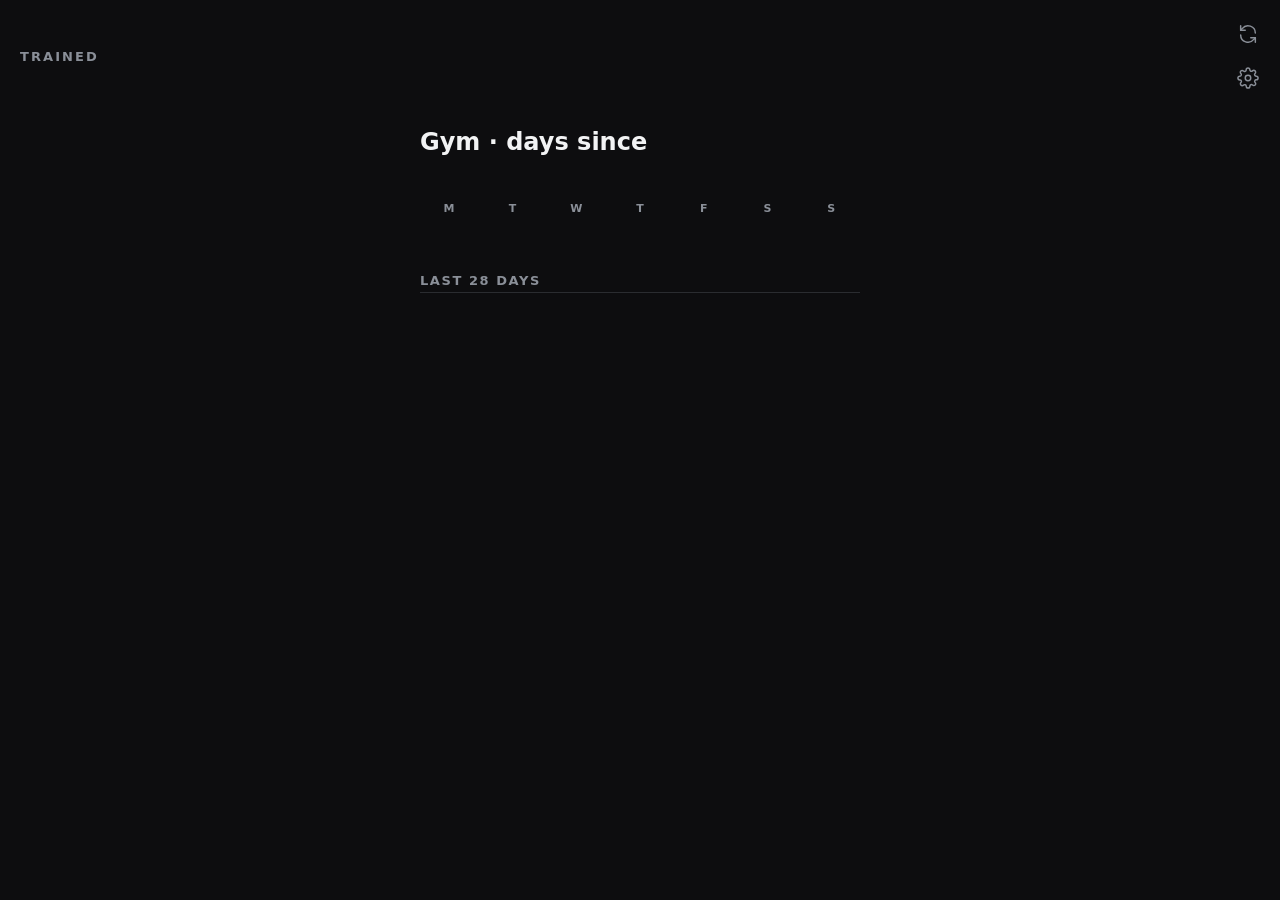
==== commit 3eaabdfe: "Habits: G2 main screen, habit sheets, Health sync (index.html)" ====
--- a/index.html
+++ b/index.html
@@ -12,15 +12,21 @@
 <link rel="manifest" href="manifest.webmanifest">
 <link rel="apple-touch-icon" href="icon-180.png">
 <link rel="icon" href="icon-180.png">
+<link rel="preload" href="bigshoulders-900.woff2" as="font" type="font/woff2" crossorigin>
 <link rel="stylesheet" href="styles.css">
 </head>
 <body>
 
 <header>
-  <h1>Trained</h1>
+  <div class="brand"><h1>Trained</h1><span id="headDate" class="headdate"></span></div>
+  <div class="headbtns">
+  <button id="syncBtn" class="iconbtn" type="button" aria-label="Sync from Health">
+    <svg width="22" height="22" viewBox="0 0 24 24" fill="none" stroke="currentColor" stroke-width="1.6" stroke-linecap="round" stroke-linejoin="round" aria-hidden="true"><path d="M20 11a8 8 0 0 0-14.3-4.9L4 8"/><path d="M4 3v5h5"/><path d="M4 13a8 8 0 0 0 14.3 4.9L20 16"/><path d="M20 21v-5h-5"/></svg>
+  </button>
   <button id="settingsBtn" class="iconbtn" type="button" aria-label="Settings">
     <svg width="22" height="22" viewBox="0 0 24 24" fill="none" stroke="currentColor" stroke-width="1.6" stroke-linecap="round" stroke-linejoin="round" aria-hidden="true"><circle cx="12" cy="12" r="3"/><path d="M19.4 15a1.65 1.65 0 0 0 .33 1.82l.06.06a2 2 0 0 1 0 2.83 2 2 0 0 1-2.83 0l-.06-.06a1.65 1.65 0 0 0-1.82-.33 1.65 1.65 0 0 0-1 1.51V21a2 2 0 0 1-2 2 2 2 0 0 1-2-2v-.09A1.65 1.65 0 0 0 9 19.4a1.65 1.65 0 0 0-1.82.33l-.06.06a2 2 0 0 1-2.83 0 2 2 0 0 1 0-2.83l.06-.06a1.65 1.65 0 0 0 .33-1.82 1.65 1.65 0 0 0-1.51-1H3a2 2 0 0 1-2-2 2 2 0 0 1 2-2h.09A1.65 1.65 0 0 0 4.6 9a1.65 1.65 0 0 0-.33-1.82l-.06-.06a2 2 0 0 1 0-2.83 2 2 0 0 1 2.83 0l.06.06a1.65 1.65 0 0 0 1.82.33H9a1.65 1.65 0 0 0 1-1.51V3a2 2 0 0 1 2-2 2 2 0 0 1 2 2v.09a1.65 1.65 0 0 0 1 1.51 1.65 1.65 0 0 0 1.82-.33l.06-.06a2 2 0 0 1 2.83 0 2 2 0 0 1 0 2.83l-.06.06a1.65 1.65 0 0 0-.33 1.82V9a1.65 1.65 0 0 0 1.51 1H21a2 2 0 0 1 2 2 2 2 0 0 1-2 2h-.09a1.65 1.65 0 0 0-1.51 1z"/></svg>
   </button>
+  </div>
 </header>
 
 <div id="saveBanner" class="savebanner" role="alert" hidden>
@@ -29,7 +35,10 @@
 </div>
 
 <main>
-  <section id="list" aria-label="Categories"></section>
+  <section id="habits" class="habits" aria-label="Habits"></section>
+
+  <h2 class="gymhead">Gym · days since</h2>
+  <section id="list" class="gymstrip" aria-label="Gym categories"></section>
 
   <section class="history" aria-label="History">
     <div class="histhead">
@@ -47,21 +56,10 @@
 <!-- shared overlay for the sheets -->
 <div id="overlay" class="overlay"></div>
 
-<!-- backdate sheet -->
-<div id="logSheet" class="sheet" role="dialog" aria-modal="true" aria-labelledby="logTitle">
-  <h3 id="logTitle">Log</h3>
-  <div class="seg" id="whenSeg">
-    <button type="button" data-when="today" class="on">Today</button>
-    <button type="button" data-when="d1"></button>
-    <button type="button" data-when="d2"></button>
-    <button type="button" data-when="custom">Pick day</button>
-  </div>
-  <input type="date" id="customDate" class="hidden" aria-label="Pick a day">
-  <input type="text" id="logNote" placeholder="Note (optional)" maxlength="60" aria-label="Note">
-  <div class="sheetactions">
-    <button id="logCancel" type="button" class="btn">Cancel</button>
-    <button id="logConfirm" type="button" class="btn primary">Log</button>
-  </div>
+<!-- habit sheet (detail, slip confirm, runs, sleep) -->
+<div id="habitOverlay" class="overlay"></div>
+<div id="habitSheet" class="sheet habitsheet" role="dialog" aria-modal="true" aria-label="Habit">
+  <div id="habitSheetBody"></div>
 </div>
 
 <!-- day sheet -->
@@ -89,7 +87,23 @@
     <button id="closeSettings" type="button" class="textbtn">Done</button>
   </div>
 
-  <h4>Categories</h4>
+  <h4>Habits</h4>
+  <div id="habitList"></div>
+  <div class="addcatrow addhabitrow">
+    <select id="newHabitType" aria-label="Habit type">
+      <option value="abstain">Quit</option>
+      <option value="limit">Limit</option>
+      <option value="frequency">Weekly</option>
+      <option value="rate">Sleep</option>
+    </select>
+    <input type="text" id="newHabitName" placeholder="Name" maxlength="20" aria-label="New habit name">
+    <button id="addHabit" type="button" class="btn">Add</button>
+  </div>
+  <p class="fineprint">Quit: counts days since your last slip. Limit: uses in the last 12 months. Weekly: runs a week (Health runs land on the first Weekly habit). Sleep: nights over your hours, from the Health Shortcut. Names stay on this phone.</p>
+  <label class="goalrow">Goal year starts <input type="date" id="goalStart" aria-label="Goal year start"></label>
+  <p id="goalNote" class="fineprint"></p>
+
+  <h4>Gym categories</h4>
   <div id="categoryList"></div>
   <div class="addcatrow">
     <input type="text" id="newCat" placeholder="New category" maxlength="20" aria-label="New category name">
--- a/styles.css
+++ b/styles.css
@@ -87,6 +87,16 @@
 .legend{display:flex; flex-wrap:wrap; gap:6px 16px; margin-top:18px}
 .legend span{display:inline-flex; align-items:center; font-size:12px; color:var(--muted)}
 .legend .swatch{width:9px; height:9px; margin-right:6px}
+.loghead{font-size:13px; font-weight:600; letter-spacing:.12em; text-transform:uppercase; color:var(--muted); margin:34px 0 4px}
+.log{border-top:1px solid var(--border)}
+.logrow{display:flex; align-items:center; width:100%; min-height:48px; padding:10px 0; text-align:left; border-bottom:1px solid var(--border); gap:14px}
+.logrow:active{opacity:.7}
+.logdate{flex:none; width:92px; font-size:14px; color:var(--muted); font-variant-numeric:tabular-nums}
+.logmain{display:flex; align-items:center; min-width:0; flex:1}
+.logname{font-size:16px; flex:none}
+.logname.deleted{color:var(--muted)}
+.lognote{margin-left:10px; font-size:14px; color:var(--muted); white-space:nowrap; overflow:hidden; text-overflow:ellipsis; min-width:0}
+.swatch.orphan{background:var(--border)}
 
 .fineprint{font-size:12px; color:var(--muted); margin:8px 0 0; min-height:0}
 
